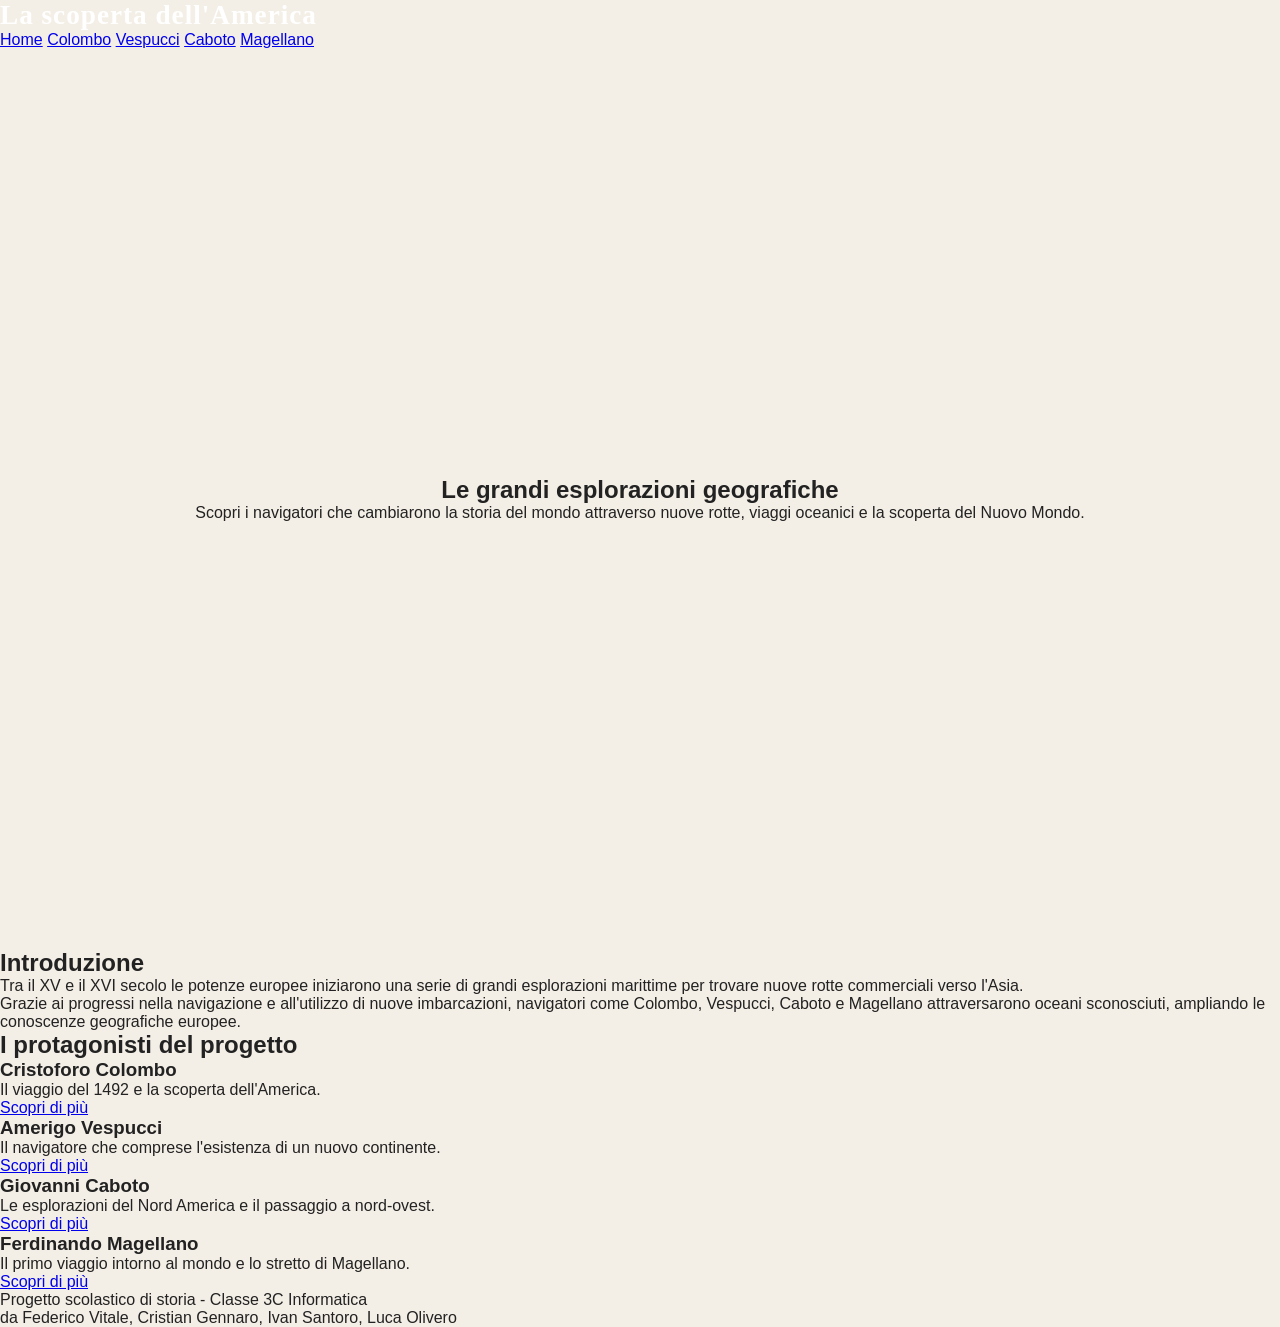
==== index.html @ 6f3b431a "Revise text and structure in index.html Updated the title and various text elements for consistency " ====
<!DOCTYPE html>
<html lang="it">

<head>
    <meta charset="UTF-8">
    <meta name="viewport" content="width=device-width, initial-scale=1.0">

    <title>La scoperta dell'America</title>

    <link rel="stylesheet" href="style.css">
</head>

<body>

    

    <header>

        <div class="logo">
            <h1>La scoperta dell'America</h1>
        </div>

        <nav>
            <a href="index.html">Home</a>
            <a href="colombo.html">Colombo</a>
            <a href="amerigo.html">Vespucci</a>
            <a href="caboto.html">Caboto</a>
            <a href="magellano.html">Magellano</a>
        </nav>

    </header>

  

    <section class="hero">

        <div class="hero-text">

            <h2>Le grandi esplorazioni geografiche</h2>

            <p>
                Scopri i navigatori che cambiarono la storia del mondo
                attraverso nuove rotte, viaggi oceanici e la scoperta
                del Nuovo Mondo.
            </p>

        </div>

    </section>

    
    <main>

       

        <section class="introduzione">

            <h2>Introduzione</h2>

            <p>
                Tra il XV e il XVI secolo le potenze europee iniziarono
                una serie di grandi esplorazioni marittime per trovare
                nuove rotte commerciali verso l'Asia.
            </p>

            <p>
                Grazie ai progressi nella navigazione e all'utilizzo
                di nuove imbarcazioni, navigatori come Colombo,
                Vespucci, Caboto e Magellano attraversarono oceani
                sconosciuti, ampliando le conoscenze geografiche europee.
            </p>

        </section>

        

        <section class="argomenti">

            <h2>I protagonisti del progetto</h2>

            <div class="contenitore-card">

                <div class="card">

                    <h3>Cristoforo Colombo</h3>

                    <p>
                        Il viaggio del 1492 e la scoperta
                        dell'America.
                    </p>

                    <a href="colombo.html">Scopri di più</a>

                </div>

                <div class="card">

                    <h3>Amerigo Vespucci</h3>

                    <p>
                        Il navigatore che comprese
                        l'esistenza di un nuovo continente.
                    </p>

                    <a href="amerigo.html">Scopri di più</a>

                </div>

                <div class="card">

                    <h3>Giovanni Caboto</h3>

                    <p>
                        Le esplorazioni del Nord America
                        e il passaggio a nord-ovest.
                    </p>

                    <a href="caboto.html">Scopri di più</a>

                </div>

                <div class="card">

                    <h3>Ferdinando Magellano</h3>

                    <p>
                        Il primo viaggio intorno al mondo
                        e lo stretto di Magellano.
                    </p>

                    <a href="magellano.html">Scopri di più</a>

                </div>

            </div>

        </section>

    </main>

    

    <footer>

        <p>
            Progetto scolastico di storia - Classe 3C Informatica
        </p>

        
        <p>da   Federico Vitale, Cristian Gennaro, Ivan Santoro, Luca Olivero</p>

    </footer>

</body>

</html>
---- style.css ----
*{
    margin: 0;
    padding: 0;
    box-sizing: border-box;
}

html{
    scroll-behavior: smooth;
}

body{
    font-family: 'Poppins', sans-serif;
    background-color: #f4efe6;
    color: #222;
}



.header{
    width: 100%;
    height: 90px;

    display: flex;
    justify-content: space-between;
    align-items: center;

    padding: 0 60px;

    position: fixed;
    top: 0;
    left: 0;

    background: rgba(20,20,20,0.75);
    backdrop-filter: blur(6px);

    z-index: 1000;
}

.logo h1{
    color: white;
    font-family: 'Cinzel', serif;
    font-size: 1.7rem;
    letter-spacing: 1px;
}



.navbar ul{
    display: flex;
    gap: 35px;
    list-style: none;
}

.navbar a{
    text-decoration: none;
    color: white;

    font-size: 1rem;
    font-weight: 500;

    transition: 0.3s;
}

.navbar a:hover{
    color: #d4af37;
}



.hero{
    width: 100%;
    height: 100vh;

    background-image: url("https://images.unsplash.com/photo-1521295121783-8a321d551ad2?q=80&w=1600&auto=format&fit=crop");
    background-size: cover;
    background-position: center;

    position: relative;

    display: flex;
    justify-content: center;
    align-items: center;

    text-align: center;
}

.overlay{
    position: absolute;

    width: 100%;
    height: 100%;

    background: rgba(0,0,0,0.55);
}

.hero-content{
    position: relative;
    z-index: 2;

    max-width: 800px;
    padding: 20px;
}

.hero-content h2{
    color: white;

    font-size: 4rem;
    font-family: 'Cinzel', serif;

    margin-bottom: 20px;
}

.hero-content p{
    color: #f1f1f1;

    font-size: 1.2rem;
    line-height: 1.8;

    margin-bottom: 35px;
}



.btn{
    display: inline-block;

    padding: 14px 32px;

    background-color: #d4af37;
    color: black;

    text-decoration: none;
    font-weight: 600;

    border-radius: 8px;

    transition: 0.3s;
}

.btn:hover{
    background-color: #f1cb55;
    transform: translateY(-3px);
}


.intro{
    max-width: 1100px;

    margin: 100px auto;
    padding: 40px;
}

.intro h2{
    font-size: 2.5rem;
    margin-bottom: 25px;

    font-family: 'Cinzel', serif;

    color: #5a3e1b;
}

.intro p{
    font-size: 1.1rem;
    line-height: 2;

    margin-bottom: 20px;
}


.menu-toggle{
    display: none;
    flex-direction: column;
    cursor: pointer;
}

.menu-toggle span{
    width: 28px;
    height: 3px;

    background-color: white;

    margin: 4px 0;

    border-radius: 2px;
}


@media(max-width: 900px){

    .header{
        padding: 0 30px;
    }

    .hero-content h2{
        font-size: 2.8rem;
    }

    .navbar{
        position: absolute;

        top: 90px;
        right: -100%;

        width: 250px;
        height: calc(100vh - 90px);

        background-color: rgba(15,15,15,0.97);

        transition: 0.4s;
    }

    .navbar.active{
        right: 0;
    }

    .navbar ul{
        flex-direction: column;
        padding: 50px 30px;
    }

    .menu-toggle{
        display: flex;
    }
}
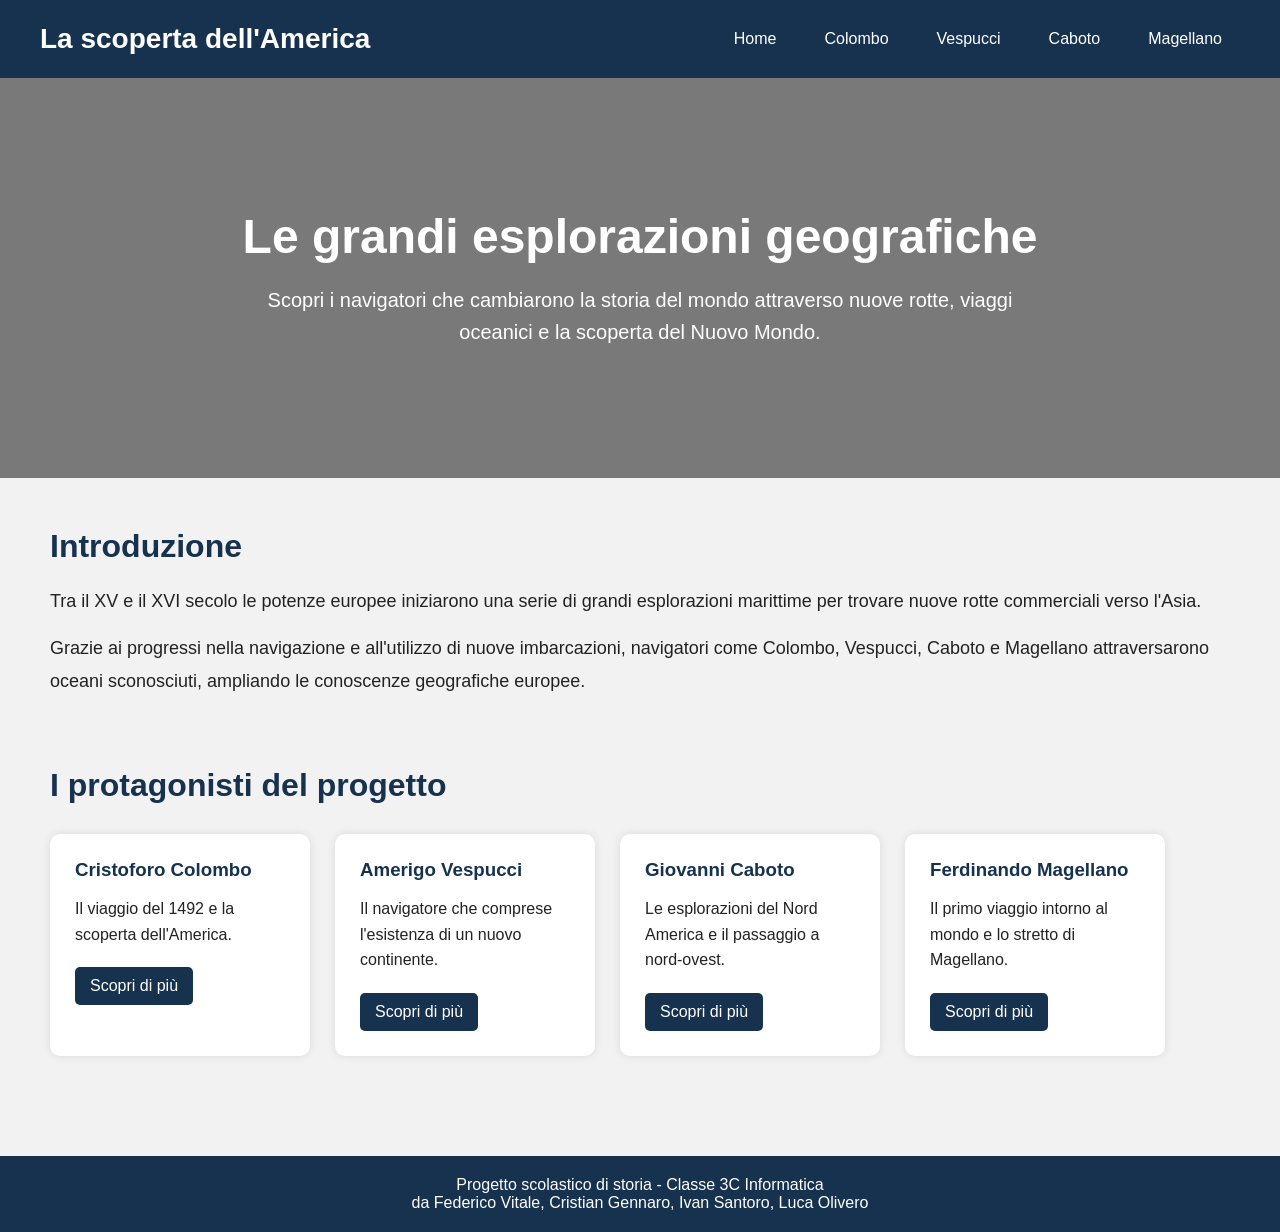
==== commit d46738e0: "link belli" ====
--- a/index.html
+++ b/index.html
@@ -1,5 +1,3 @@
-
-
 <!DOCTYPE html>
 <html lang="it">
 
--- a/style.css
+++ b/style.css
@@ -1,226 +1,342 @@
-
-
-*{
+/* --- SCROLL SMOOTH PER LE ANCORE --- */
+html {
+    scroll-behavior: smooth;
+    scroll-padding-top: 100px;
+}
+
+
+* {
     margin: 0;
     padding: 0;
     box-sizing: border-box;
 }
 
-html{
-    scroll-behavior: smooth;
-}
-
-body{
-    font-family: 'Poppins', sans-serif;
-    background-color: #f4efe6;
+body {
+    font-family: Arial, Helvetica, sans-serif;
+    background-color: #f2f2f2;
     color: #222;
 }
 
-
-
-.header{
-    width: 100%;
-    height: 90px;
+header {
+    background-color: #16324f;
 
     display: flex;
     justify-content: space-between;
     align-items: center;
 
-    padding: 0 60px;
-
-    position: fixed;
+    padding: 20px 40px;
+
+    position: sticky;
     top: 0;
-    left: 0;
-
-    background: rgba(20,20,20,0.75);
-    backdrop-filter: blur(6px);
-
-    z-index: 1000;
-}
-
-.logo h1{
-    color: white;
-    font-family: 'Cinzel', serif;
-    font-size: 1.7rem;
-    letter-spacing: 1px;
-}
-
-
-
-.navbar ul{
-    display: flex;
-    gap: 35px;
-    list-style: none;
-}
-
-.navbar a{
+    z-index: 999;
+}
+
+.logo h1 {
+    color: white;
+    font-size: 28px;
+}
+
+/* NAVBAR */
+
+nav {
+    display: flex;
+    gap: 12px;
+}
+
+nav a {
+    color: white;
     text-decoration: none;
-    color: white;
-
-    font-size: 1rem;
-    font-weight: 500;
+
+    padding: 10px 18px;
+
+    border-radius: 6px;
 
     transition: 0.3s;
 }
 
-.navbar a:hover{
-    color: #d4af37;
-}
-
-
-
-.hero{
-    width: 100%;
-    height: 100vh;
-
-    background-image: url("https://images.unsplash.com/photo-1521295121783-8a321d551ad2?q=80&w=1600&auto=format&fit=crop");
+nav a:hover {
+    background-color: white;
+    color: #16324f;
+}
+
+/* HERO */
+
+.hero {
+    height: 400px;
+
+    background-image: linear-gradient(rgba(0,0,0,0.5), rgba(0,0,0,0.5)),
+        url("https://images.unsplash.com/photo-1521295121783-8a321d551ad2?q=80&w=1200&auto=format&fit=crop");
+
     background-size: cover;
     background-position: center;
 
-    position: relative;
-
     display: flex;
     justify-content: center;
     align-items: center;
 
     text-align: center;
-}
-
-.overlay{
-    position: absolute;
-
-    width: 100%;
-    height: 100%;
-
-    background: rgba(0,0,0,0.55);
-}
-
-.hero-content{
-    position: relative;
-    z-index: 2;
-
+
+    padding: 20px;
+}
+
+.hero-text {
     max-width: 800px;
+}
+
+.hero h2 {
+    color: white;
+    font-size: 48px;
+    margin-bottom: 20px;
+}
+
+.hero p {
+    color: white;
+    font-size: 20px;
+    line-height: 1.6;
+}
+
+main {
+    padding: 50px;
+}
+
+/* INTRODUZIONE */
+
+.introduzione {
+    margin-bottom: 70px;
+}
+
+.introduzione h2 {
+    color: #16324f;
+    margin-bottom: 20px;
+    font-size: 32px;
+}
+
+.introduzione p {
+    line-height: 1.8;
+    margin-bottom: 15px;
+    font-size: 18px;
+}
+
+/* ARGOMENTI / CARD */
+
+.argomenti h2 {
+    color: #16324f;
+    margin-bottom: 30px;
+    font-size: 32px;
+}
+
+.contenitore-card {
+    display: flex;
+    flex-wrap: wrap;
+    gap: 25px;
+}
+
+.card {
+    background-color: white;
+    width: 260px;
+    padding: 25px;
+    border-radius: 10px;
+    box-shadow: 0 0 10px rgba(0,0,0,0.1);
+    transition: 0.3s;
+}
+
+.card:hover {
+    transform: translateY(-5px);
+}
+
+.card h3 {
+    color: #16324f;
+    margin-bottom: 15px;
+}
+
+.card p {
+    line-height: 1.6;
+    margin-bottom: 20px;
+}
+
+.card a {
+    text-decoration: none;
+    background-color: #16324f;
+    color: white;
+    padding: 10px 15px;
+    border-radius: 5px;
+    display: inline-block;
+    transition: 0.3s;
+}
+
+.card a:hover {
+    background-color: #24507c;
+}
+
+/* FOOTER */
+
+footer {
+    background-color: #16324f;
+    color: white;
+    text-align: center;
     padding: 20px;
-}
-
-.hero-content h2{
-    color: white;
-
-    font-size: 4rem;
-    font-family: 'Cinzel', serif;
-
-    margin-bottom: 20px;
-}
-
-.hero-content p{
-    color: #f1f1f1;
-
-    font-size: 1.2rem;
+    margin-top: 50px;
+}
+
+/* SEZIONI PAGINA  */
+
+.sezione {
+    margin-bottom: 60px;
+}
+
+.sezione h3 {
+    color: #16324f;
+    font-size: 30px;
+    margin-bottom: 20px;
+}
+
+.sezione h4 {
+    color: #24507c;
+    margin-top: 25px;
+    margin-bottom: 15px;
+    font-size: 24px;
+}
+
+.sezione p {
     line-height: 1.8;
-
-    margin-bottom: 35px;
-}
-
-
-
-.btn{
-    display: inline-block;
-
-    padding: 14px 32px;
-
-    background-color: #d4af37;
-    color: black;
-
+    margin-bottom: 15px;
+    font-size: 18px;
+}
+
+.sezione ul {
+    margin-left: 30px;
+    margin-bottom: 20px;
+}
+
+.sezione li {
+    margin-bottom: 10px;
+    line-height: 1.6;
+}
+
+/* ANCORE */
+
+.ancore {
+    display: flex;
+    flex-wrap: wrap;
+    gap: 10px;
+    justify-content: center;
+    margin: 25px 0 40px 0;
+}
+
+.ancore a {
+    background-color: #16324f;
+    color: white;
     text-decoration: none;
-    font-weight: 600;
-
-    border-radius: 8px;
-
+    padding: 10px 14px;
+    border-radius: 6px;
+    font-size: 15px;
     transition: 0.3s;
-}
-
-.btn:hover{
-    background-color: #f1cb55;
-    transform: translateY(-3px);
-}
-
-
-.intro{
-    max-width: 1100px;
-
-    margin: 100px auto;
-    padding: 40px;
-}
-
-.intro h2{
-    font-size: 2.5rem;
+    border: 1px solid transparent;
+}
+
+.ancore a:hover {
+    background-color: white;
+    color: #16324f;
+    border: 1px solid #16324f;
+}
+
+/* FONTI */
+
+.fonti li {
+    word-break: break-word;
+}
+
+/* TITOLO PAGINA */
+
+main.pagina h2 {
+    font-size: 42px;
+    color: #16324f;
+    text-align: center;
     margin-bottom: 25px;
-
-    font-family: 'Cinzel', serif;
-
-    color: #5a3e1b;
-}
-
-.intro p{
-    font-size: 1.1rem;
-    line-height: 2;
-
-    margin-bottom: 20px;
-}
-
-
-.menu-toggle{
-    display: none;
-    flex-direction: column;
-    cursor: pointer;
-}
-
-.menu-toggle span{
-    width: 28px;
-    height: 3px;
-
+    letter-spacing: 1px;
+}
+
+/* TITOLI SEZIONI */
+
+main.pagina section h3 {
+    font-size: 26px;
+    color: #16324f;
+    margin-bottom: 15px;
+    border-left: 4px solid #16324f;
+    padding-left: 10px;
+}
+
+/* TESTO */
+
+main.pagina p {
+    font-size: 18px;
+    line-height: 1.8;
+    margin-bottom: 12px;
+    color: #222;
+}
+
+
+
+main.pagina ul {
+    margin-left: 25px;
+}
+
+main.pagina li {
+    font-size: 17px;
+    margin-bottom: 8px;
+    line-height: 1.6;
+}
+
+
+main.pagina section {
     background-color: white;
-
-    margin: 4px 0;
-
-    border-radius: 2px;
-}
-
-
-@media(max-width: 900px){
-
-    .header{
-        padding: 0 30px;
-    }
-
-    .hero-content h2{
-        font-size: 2.8rem;
-    }
-
-    .navbar{
-        position: absolute;
-
-        top: 90px;
-        right: -100%;
-
-        width: 250px;
-        height: calc(100vh - 90px);
-
-        background-color: rgba(15,15,15,0.97);
-
-        transition: 0.4s;
-    }
-
-    .navbar.active{
-        right: 0;
-    }
-
-    .navbar ul{
+    padding: 25px;
+    margin-bottom: 25px;
+    border-radius: 10px;
+    box-shadow: 0 0 10px rgba(0,0,0,0.08);
+}
+
+
+@media (max-width: 900px) {
+
+    header {
         flex-direction: column;
-        padding: 50px 30px;
-    }
-
-    .menu-toggle{
-        display: flex;
-    }
-}
+        gap: 20px;
+    }
+
+    nav {
+        flex-wrap: wrap;
+        justify-content: center;
+    }
+
+    .hero h2 {
+        font-size: 36px;
+    }
+
+    .hero p {
+        font-size: 18px;
+    }
+
+    .contenitore-card {
+        justify-content: center;
+    }
+
+    /* Header più alto su mobile → più padding per le ancore */
+    html {
+        scroll-padding-top: 180px;
+    }
+
+}
+
+/* LINK NELLE FONTI */
+
+main.pagina section a,
+main.pagina .sezione a {
+    color: #222;
+    text-decoration: none;
+}
+
+main.pagina section a:hover,
+main.pagina .sezione a:hover {
+    text-decoration: underline;
+}
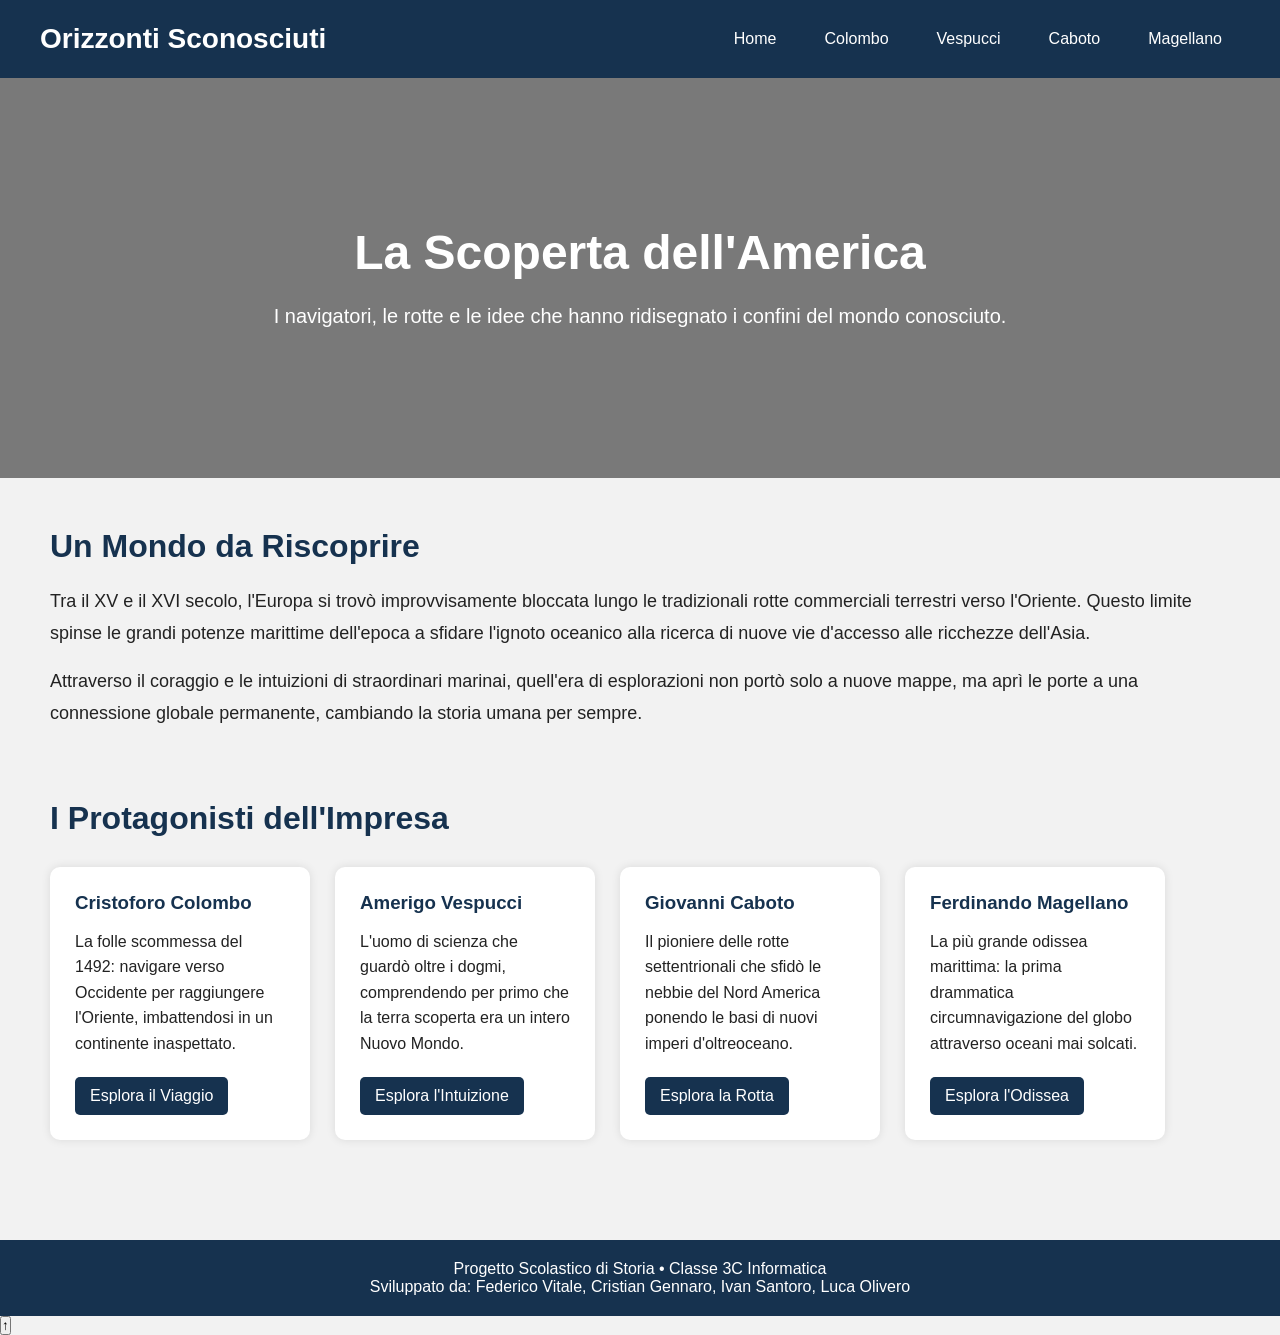
==== commit 795e28e1: "Update index.html" ====
--- a/index.html
+++ b/index.html
@@ -1,156 +1,85 @@
 <!DOCTYPE html>
 <html lang="it">
-
 <head>
     <meta charset="UTF-8">
     <meta name="viewport" content="width=device-width, initial-scale=1.0">
-
-    <title>La scoperta dell'America</title>
-
+    <title>Le Grandi Esplorazioni Geografiche</title>
     <link rel="stylesheet" href="style.css">
 </head>
-
 <body>
 
-    
-
     <header>
-
         <div class="logo">
-            <h1>La scoperta dell'America</h1>
+            <h1>Orizzonti Sconosciuti</h1>
         </div>
-
         <nav>
-            <a href="index.html">Home</a>
+            <a href="index.html" class="active">Home</a>
             <a href="colombo.html">Colombo</a>
             <a href="amerigo.html">Vespucci</a>
             <a href="caboto.html">Caboto</a>
             <a href="magellano.html">Magellano</a>
         </nav>
-
     </header>
 
-  
-
-    <section class="hero">
-
+    <section class="hero animate-fade">
         <div class="hero-text">
-
-            <h2>Le grandi esplorazioni geografiche</h2>
-
-            <p>
-                Scopri i navigatori che cambiarono la storia del mondo
-                attraverso nuove rotte, viaggi oceanici e la scoperta
-                del Nuovo Mondo.
-            </p>
-
+            <h2>La Scoperta dell'America</h2>
+            <p>I navigatori, le rotte e le idee che hanno ridisegnato i confini del mondo conosciuto.</p>
         </div>
-
     </section>
 
-    
     <main>
-
-       
-
-        <section class="introduzione">
-
-            <h2>Introduzione</h2>
-
-            <p>
-                Tra il XV e il XVI secolo le potenze europee iniziarono
-                una serie di grandi esplorazioni marittime per trovare
-                nuove rotte commerciali verso l'Asia.
-            </p>
-
-            <p>
-                Grazie ai progressi nella navigazione e all'utilizzo
-                di nuove imbarcazioni, navigatori come Colombo,
-                Vespucci, Caboto e Magellano attraversarono oceani
-                sconosciuti, ampliando le conoscenze geografiche europee.
-            </p>
-
+        <section class="introduzione scroll-reveal">
+            <h2>Un Mondo da Riscoprire</h2>
+            <p>Tra il XV e il XVI secolo, l'Europa si trovò improvvisamente bloccata lungo le tradizionali rotte commerciali terrestri verso l'Oriente. Questo limite spinse le grandi potenze marittime dell'epoca a sfidare l'ignoto oceanico alla ricerca di nuove vie d'accesso alle ricchezze dell'Asia.</p>
+            <p>Attraverso il coraggio e le intuizioni di straordinari marinai, quell'era di esplorazioni non portò solo a nuove mappe, ma aprì le porte a una connessione globale permanente, cambiando la storia umana per sempre.</p>
         </section>
 
-        
-
         <section class="argomenti">
-
-            <h2>I protagonisti del progetto</h2>
-
+            <h2 class="scroll-reveal">I Protagonisti dell'Impresa</h2>
             <div class="contenitore-card">
-
-                <div class="card">
-
-                    <h3>Cristoforo Colombo</h3>
-
-                    <p>
-                        Il viaggio del 1492 e la scoperta
-                        dell'America.
-                    </p>
-
-                    <a href="colombo.html">Scopri di più</a>
-
+                <div class="card scroll-reveal">
+                    <div class="card-content">
+                        <h3>Cristoforo Colombo</h3>
+                        <p>La folle scommessa del 1492: navigare verso Occidente per raggiungere l'Oriente, imbattendosi in un continente inaspettato.</p>
+                    </div>
+                    <a href="colombo.html" class="btn">Esplora il Viaggio</a>
                 </div>
 
-                <div class="card">
-
-                    <h3>Amerigo Vespucci</h3>
-
-                    <p>
-                        Il navigatore che comprese
-                        l'esistenza di un nuovo continente.
-                    </p>
-
-                    <a href="amerigo.html">Scopri di più</a>
-
+                <div class="card scroll-reveal">
+                    <div class="card-content">
+                        <h3>Amerigo Vespucci</h3>
+                        <p>L'uomo di scienza che guardò oltre i dogmi, comprendendo per primo che la terra scoperta era un intero Nuovo Mondo.</p>
+                    </div>
+                    <a href="amerigo.html" class="btn">Esplora l'Intuizione</a>
                 </div>
 
-                <div class="card">
-
-                    <h3>Giovanni Caboto</h3>
-
-                    <p>
-                        Le esplorazioni del Nord America
-                        e il passaggio a nord-ovest.
-                    </p>
-
-                    <a href="caboto.html">Scopri di più</a>
-
+                <div class="card scroll-reveal">
+                    <div class="card-content">
+                        <h3>Giovanni Caboto</h3>
+                        <p>Il pioniere delle rotte settentrionali che sfidò le nebbie del Nord America ponendo le basi di nuovi imperi d'oltreoceano.</p>
+                    </div>
+                    <a href="caboto.html" class="btn">Esplora la Rotta</a>
                 </div>
 
-                <div class="card">
-
-                    <h3>Ferdinando Magellano</h3>
-
-                    <p>
-                        Il primo viaggio intorno al mondo
-                        e lo stretto di Magellano.
-                    </p>
-
-                    <a href="magellano.html">Scopri di più</a>
-
+                <div class="card scroll-reveal">
+                    <div class="card-content">
+                        <h3>Ferdinando Magellano</h3>
+                        <p>La più grande odissea marittima: la prima drammatica circumnavigazione del globo attraverso oceani mai solcati.</p>
+                    </div>
+                    <a href="magellano.html" class="btn">Esplora l'Odissea</a>
                 </div>
-
             </div>
-
         </section>
-
     </main>
 
-    
-
     <footer>
-
-        <p>
-            Progetto scolastico di storia - Classe 3C Informatica
-        </p>
-
-        
-        <p>da   Federico Vitale, Cristian Gennaro, Ivan Santoro, Luca Olivero</p>
-
+        <p>Progetto Scolastico di Storia &bull; Classe 3C Informatica</p>
+        <p class="credits">Sviluppato da: <span>Federico Vitale, Cristian Gennaro, Ivan Santoro, Luca Olivero</span></p>
     </footer>
 
+    <button id="backToTop" title="Torna in alto">&#8593;</button>
+
+    <script src="main.js"></script>
 </body>
-
 </html>
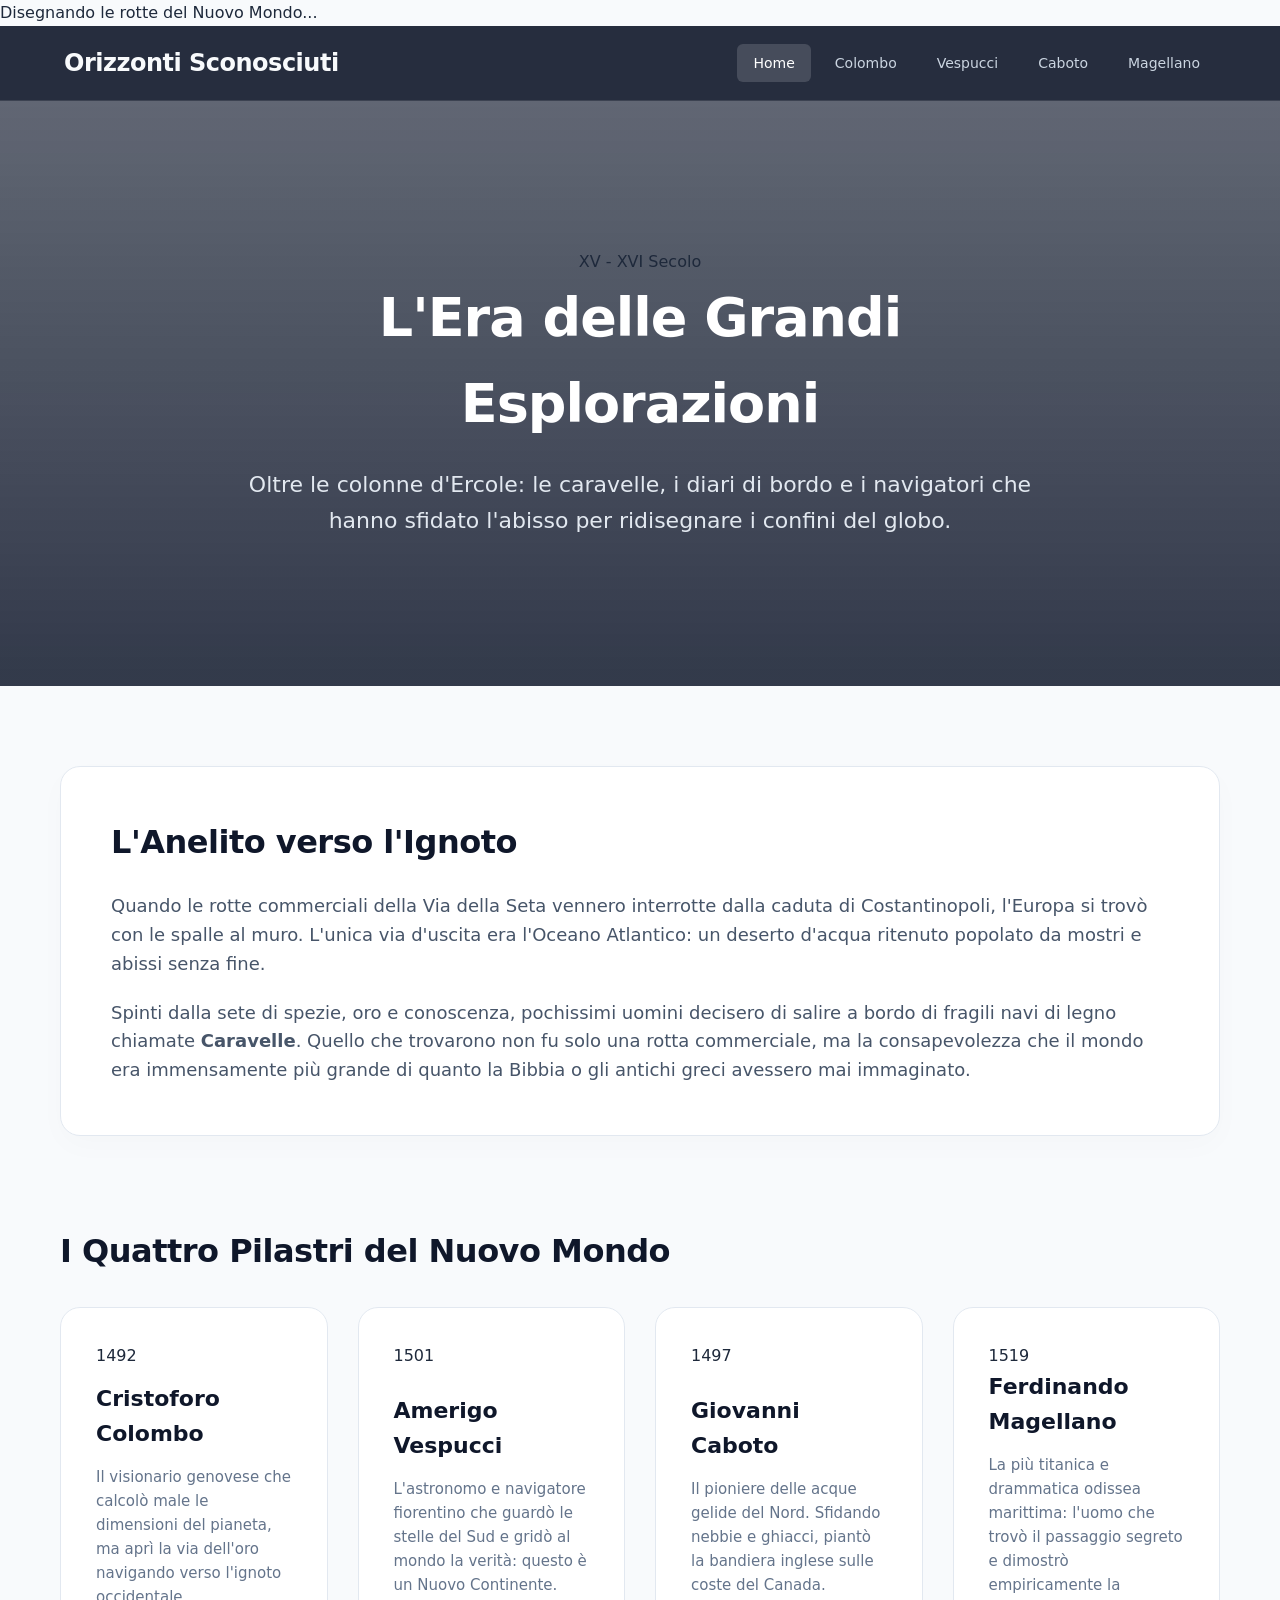
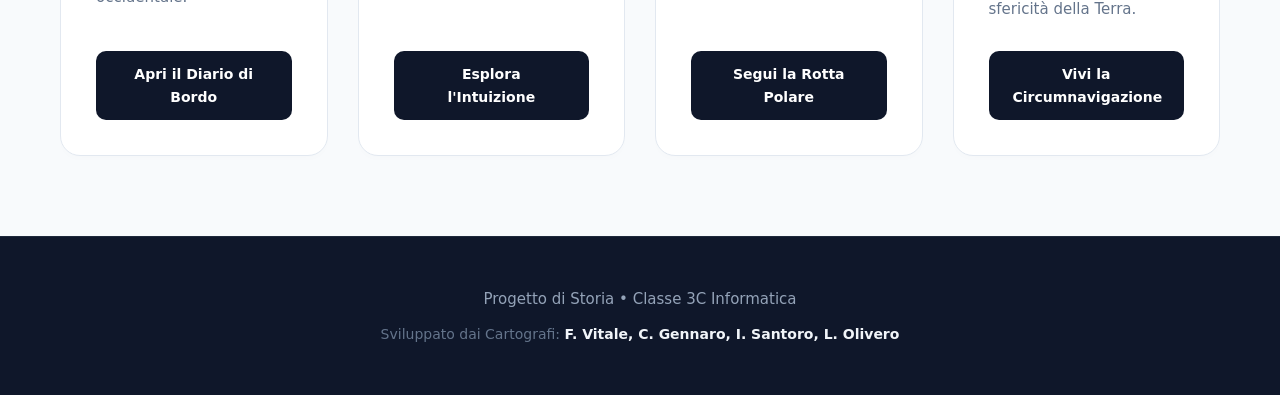
==== commit 60346ed0: "Update index.html" ====
--- a/index.html
+++ b/index.html
@@ -3,10 +3,15 @@
 <head>
     <meta charset="UTF-8">
     <meta name="viewport" content="width=device-width, initial-scale=1.0">
-    <title>Le Grandi Esplorazioni Geografiche</title>
+    <title>Orizzonti Sconosciuti - Le Grandi Esplorazioni</title>
     <link rel="stylesheet" href="style.css">
 </head>
 <body>
+
+    <div id="loader">
+        <div class="bussola-loader"></div>
+        <p>Disegnando le rotte del Nuovo Mondo...</p>
+    </div>
 
     <header>
         <div class="logo">
@@ -23,62 +28,69 @@
 
     <section class="hero animate-fade">
         <div class="hero-text">
-            <h2>La Scoperta dell'America</h2>
-            <p>I navigatori, le rotte e le idee che hanno ridisegnato i confini del mondo conosciuto.</p>
+            <span class="subtitle">XV - XVI Secolo</span>
+            <h2>L'Era delle Grandi Esplorazioni</h2>
+            <p>Oltre le colonne d'Ercole: le caravelle, i diari di bordo e i navigatori che hanno sfidato l'abisso per ridisegnare i confini del globo.</p>
         </div>
     </section>
 
     <main>
         <section class="introduzione scroll-reveal">
-            <h2>Un Mondo da Riscoprire</h2>
-            <p>Tra il XV e il XVI secolo, l'Europa si trovò improvvisamente bloccata lungo le tradizionali rotte commerciali terrestri verso l'Oriente. Questo limite spinse le grandi potenze marittime dell'epoca a sfidare l'ignoto oceanico alla ricerca di nuove vie d'accesso alle ricchezze dell'Asia.</p>
-            <p>Attraverso il coraggio e le intuizioni di straordinari marinai, quell'era di esplorazioni non portò solo a nuove mappe, ma aprì le porte a una connessione globale permanente, cambiando la storia umana per sempre.</p>
+            <h2>L'Anelito verso l'Ignoto</h2>
+            <p>Quando le rotte commerciali della Via della Seta vennero interrotte dalla caduta di Costantinopoli, l'Europa si trovò con le spalle al muro. L'unica via d'uscita era l'Oceano Atlantico: un deserto d'acqua ritenuto popolato da mostri e abissi senza fine.</p>
+            <p>Spinti dalla sete di spezie, oro e conoscenza, pochissimi uomini decisero di salire a bordo di fragili navi di legno chiamate <strong>Caravelle</strong>. Quello che trovarono non fu solo una rotta commerciale, ma la consapevolezza che il mondo era immensamente più grande di quanto la Bibbia o gli antichi greci avessero mai immaginato.</p>
         </section>
 
         <section class="argomenti">
-            <h2 class="scroll-reveal">I Protagonisti dell'Impresa</h2>
+            <h2 class="scroll-reveal text-center">I Quattro Pilastri del Nuovo Mondo</h2>
             <div class="contenitore-card">
+                
                 <div class="card scroll-reveal">
+                    <div class="card-badge">1492</div>
                     <div class="card-content">
                         <h3>Cristoforo Colombo</h3>
-                        <p>La folle scommessa del 1492: navigare verso Occidente per raggiungere l'Oriente, imbattendosi in un continente inaspettato.</p>
+                        <p>Il visionario genovese che calcolò male le dimensioni del pianeta, ma aprì la via dell'oro navigando verso l'ignoto occidentale.</p>
                     </div>
-                    <a href="colombo.html" class="btn">Esplora il Viaggio</a>
+                    <a href="colombo.html" class="btn">Apri il Diario di Bordo</a>
                 </div>
 
                 <div class="card scroll-reveal">
+                    <div class="card-badge">1501</div>
                     <div class="card-content">
                         <h3>Amerigo Vespucci</h3>
-                        <p>L'uomo di scienza che guardò oltre i dogmi, comprendendo per primo che la terra scoperta era un intero Nuovo Mondo.</p>
+                        <p>L'astronomo e navigatore fiorentino che guardò le stelle del Sud e gridò al mondo la verità: questo è un Nuovo Continente.</p>
                     </div>
                     <a href="amerigo.html" class="btn">Esplora l'Intuizione</a>
                 </div>
 
                 <div class="card scroll-reveal">
+                    <div class="card-badge">1497</div>
                     <div class="card-content">
                         <h3>Giovanni Caboto</h3>
-                        <p>Il pioniere delle rotte settentrionali che sfidò le nebbie del Nord America ponendo le basi di nuovi imperi d'oltreoceano.</p>
+                        <p>Il pioniere delle acque gelide del Nord. Sfidando nebbie e ghiacci, piantò la bandiera inglese sulle coste del Canada.</p>
                     </div>
-                    <a href="caboto.html" class="btn">Esplora la Rotta</a>
+                    <a href="caboto.html" class="btn">Segui la Rotta Polare</a>
                 </div>
 
                 <div class="card scroll-reveal">
+                    <div class="card-badge">1519</div>
                     <div class="card-content">
                         <h3>Ferdinando Magellano</h3>
-                        <p>La più grande odissea marittima: la prima drammatica circumnavigazione del globo attraverso oceani mai solcati.</p>
+                        <p>La più titanica e drammatica odissea marittima: l'uomo che trovò il passaggio segreto e dimostrò empiricamente la sfericità della Terra.</p>
                     </div>
-                    <a href="magellano.html" class="btn">Esplora l'Odissea</a>
+                    <a href="magellano.html" class="btn">Vivi la Circumnavigazione</a>
                 </div>
+
             </div>
         </section>
     </main>
 
     <footer>
-        <p>Progetto Scolastico di Storia &bull; Classe 3C Informatica</p>
-        <p class="credits">Sviluppato da: <span>Federico Vitale, Cristian Gennaro, Ivan Santoro, Luca Olivero</span></p>
+        <p>Progetto di Storia &bull; Classe 3C Informatica</p>
+        <p class="credits">Sviluppato dai Cartografi: <span>F. Vitale, C. Gennaro, I. Santoro, L. Olivero</span></p>
     </footer>
 
-    <button id="backToTop" title="Torna in alto">&#8593;</button>
+    <button id="backToTop" title="Torna in alto">&#9875;</button>
 
     <script src="main.js"></script>
 </body>
--- a/style.css
+++ b/style.css
@@ -1,82 +1,78 @@
-/* --- SCROLL SMOOTH PER LE ANCORE --- */
-html {
-    scroll-behavior: smooth;
-    scroll-padding-top: 100px;
-}
-
-
+/* --- RESET ARCHITETTURALE DI BASE --- */
 * {
     margin: 0;
     padding: 0;
     box-sizing: border-box;
 }
 
+html {
+    scroll-behavior: smooth;
+    scroll-padding-top: 90px;
+}
+
 body {
-    font-family: Arial, Helvetica, sans-serif;
-    background-color: #f2f2f2;
-    color: #222;
-}
-
+    font-family: system-ui, -apple-system, BlinkMacSystemFont, 'Segoe UI', Roboto, sans-serif;
+    background-color: #f8fafc;
+    color: #1e293b;
+    overflow-x: hidden;
+    line-height: 1.6;
+}
+
+/* --- HEADER GLASSMORPHISM (STILE APPLE) --- */
 header {
-    background-color: #16324f;
-
+    background-color: rgba(15, 23, 42, 0.9);
+    backdrop-filter: blur(12px);
+    -webkit-backdrop-filter: blur(12px);
     display: flex;
     justify-content: space-between;
     align-items: center;
-
-    padding: 20px 40px;
-
+    padding: 18px 5%;
     position: sticky;
     top: 0;
-    z-index: 999;
+    z-index: 1000;
+    border-bottom: 1px solid rgba(255, 255, 255, 0.1);
 }
 
 .logo h1 {
-    color: white;
-    font-size: 28px;
-}
-
-/* NAVBAR */
+    color: #f8fafc;
+    font-size: 24px;
+    font-weight: 800;
+    letter-spacing: -0.5px;
+}
 
 nav {
     display: flex;
-    gap: 12px;
+    gap: 8px;
 }
 
 nav a {
-    color: white;
+    color: #cbd5e1;
     text-decoration: none;
-
-    padding: 10px 18px;
-
+    padding: 8px 16px;
     border-radius: 6px;
-
-    transition: 0.3s;
-}
-
-nav a:hover {
-    background-color: white;
-    color: #16324f;
-}
-
-/* HERO */
-
+    font-weight: 500;
+    font-size: 14px;
+    transition: all 0.25s ease;
+}
+
+nav a:hover, nav a.active {
+    background-color: rgba(255, 255, 255, 0.15);
+    color: #ffffff;
+}
+
+/* --- CINEMATIC HERO SECTION --- */
 .hero {
-    height: 400px;
-
-    background-image: linear-gradient(rgba(0,0,0,0.5), rgba(0,0,0,0.5)),
-        url("https://images.unsplash.com/photo-1521295121783-8a321d551ad2?q=80&w=1200&auto=format&fit=crop");
-
+    height: 65vh;
+    min-height: 450px;
+    background-image: linear-gradient(rgba(15, 23, 42, 0.65), rgba(15, 23, 42, 0.85)),
+        url("https://images.unsplash.com/photo-1521295121783-8a321d551ad2?q=80&w=1600&auto=format&fit=crop");
     background-size: cover;
     background-position: center;
-
     display: flex;
     justify-content: center;
     align-items: center;
-
     text-align: center;
-
-    padding: 20px;
+    padding: 0 20px;
 }
 
 .hero-text {
@@ -84,259 +80,193 @@
 }
 
 .hero h2 {
+    color: #ffffff;
+    font-size: clamp(32px, 5vw, 54px);
+    font-weight: 800;
+    margin-bottom: 20px;
+    letter-spacing: -1px;
+}
+
+.hero p {
+    color: #e2e8f0;
+    font-size: clamp(16px, 2vw, 22px);
+    font-weight: 300;
+}
+
+/* --- CONTENUTI PRINCIPALI --- */
+main {
+    max-width: 1200px;
+    margin: 0 auto;
+    padding: 80px 20px;
+}
+
+.introduzione {
+    background: #ffffff;
+    padding: 50px;
+    border-radius: 20px;
+    box-shadow: 0 10px 30px rgba(0,0,0,0.02);
+    border: 1px solid #e2e8f0;
+    margin-bottom: 90px;
+}
+
+.introduzione h2, .argomenti h2 {
+    color: #0f172a;
+    font-size: 32px;
+    font-weight: 700;
+    margin-bottom: 24px;
+    letter-spacing: -0.5px;
+}
+
+.introduzione p {
+    font-size: 18px;
+    color: #475569;
+    margin-bottom: 20px;
+}
+
+.introduzione p:last-child {
+    margin-bottom: 0;
+}
+
+/* --- LE SMART CARDS --- */
+.contenitore-card {
+    display: grid;
+    grid-template-columns: repeat(auto-fit, minmax(260px, 1fr));
+    gap: 30px;
+    margin-top: 30px;
+}
+
+.card {
+    background: #ffffff;
+    border-radius: 20px;
+    border: 1px solid #e2e8f0;
+    padding: 35px;
+    display: flex;
+    flex-direction: column;
+    justify-content: space-between;
+    box-shadow: 0 4px 6px -1px rgba(0, 0, 0, 0.01);
+    transition: transform 0.4s cubic-bezier(0.175, 0.885, 0.32, 1.275), box-shadow 0.3s ease;
+}
+
+.card:hover {
+    transform: translateY(-10px);
+    box-shadow: 0 25px 40px -10px rgba(15, 23, 42, 0.12);
+}
+
+.card h3 {
+    color: #0f172a;
+    font-size: 22px;
+    margin-bottom: 14px;
+    font-weight: 700;
+}
+
+.card p {
+    color: #64748b;
+    font-size: 15px;
+    margin-bottom: 30px;
+}
+
+.btn {
+    display: block;
+    text-align: center;
+    background-color: #0f172a;
+    color: #ffffff;
+    text-decoration: none;
+    padding: 12px 24px;
+    border-radius: 10px;
+    font-weight: 600;
+    font-size: 14px;
+    transition: background-color 0.2s ease;
+}
+
+.btn:hover {
+    background-color: #1e293b;
+}
+
+/* --- PIE DI PAGINA STILIZZATO --- */
+footer {
+    background-color: #0f172a;
+    color: #64748b;
+    text-align: center;
+    padding: 50px 20px;
+    border-top: 1px solid #1e293b;
+}
+
+footer p {
+    font-size: 15px;
+    font-weight: 500;
+    color: #94a3b8;
+}
+
+footer .credits {
+    margin-top: 12px;
+    font-size: 14px;
+    color: #64748b;
+}
+
+footer .credits span {
+    color: #f1f5f9;
+    font-weight: 600;
+}
+
+/* --- PULSANTE TORNA SU (BACK TO TOP) --- */
+#backToTop {
+    display: none;
+    position: fixed;
+    bottom: 30px;
+    right: 30px;
+    z-index: 99;
+    background-color: #0f172a;
     color: white;
-    font-size: 48px;
-    margin-bottom: 20px;
-}
-
-.hero p {
-    color: white;
+    border: 1px solid #334155;
+    width: 48px;
+    height: 48px;
+    border-radius: 50%;
     font-size: 20px;
-    line-height: 1.6;
-}
-
-main {
-    padding: 50px;
-}
-
-/* INTRODUZIONE */
-
-.introduzione {
-    margin-bottom: 70px;
-}
-
-.introduzione h2 {
-    color: #16324f;
-    margin-bottom: 20px;
-    font-size: 32px;
-}
-
-.introduzione p {
-    line-height: 1.8;
-    margin-bottom: 15px;
-    font-size: 18px;
-}
-
-/* ARGOMENTI / CARD */
-
-.argomenti h2 {
-    color: #16324f;
-    margin-bottom: 30px;
-    font-size: 32px;
-}
-
-.contenitore-card {
-    display: flex;
-    flex-wrap: wrap;
-    gap: 25px;
-}
-
-.card {
-    background-color: white;
-    width: 260px;
-    padding: 25px;
-    border-radius: 10px;
-    box-shadow: 0 0 10px rgba(0,0,0,0.1);
-    transition: 0.3s;
-}
-
-.card:hover {
-    transform: translateY(-5px);
-}
-
-.card h3 {
-    color: #16324f;
-    margin-bottom: 15px;
-}
-
-.card p {
-    line-height: 1.6;
-    margin-bottom: 20px;
-}
-
-.card a {
-    text-decoration: none;
-    background-color: #16324f;
-    color: white;
-    padding: 10px 15px;
-    border-radius: 5px;
-    display: inline-block;
-    transition: 0.3s;
-}
-
-.card a:hover {
-    background-color: #24507c;
-}
-
-/* FOOTER */
-
-footer {
-    background-color: #16324f;
-    color: white;
-    text-align: center;
-    padding: 20px;
-    margin-top: 50px;
-}
-
-/* SEZIONI PAGINA  */
-
-.sezione {
-    margin-bottom: 60px;
-}
-
-.sezione h3 {
-    color: #16324f;
-    font-size: 30px;
-    margin-bottom: 20px;
-}
-
-.sezione h4 {
-    color: #24507c;
-    margin-top: 25px;
-    margin-bottom: 15px;
-    font-size: 24px;
-}
-
-.sezione p {
-    line-height: 1.8;
-    margin-bottom: 15px;
-    font-size: 18px;
-}
-
-.sezione ul {
-    margin-left: 30px;
-    margin-bottom: 20px;
-}
-
-.sezione li {
-    margin-bottom: 10px;
-    line-height: 1.6;
-}
-
-/* ANCORE */
-
-.ancore {
-    display: flex;
-    flex-wrap: wrap;
-    gap: 10px;
-    justify-content: center;
-    margin: 25px 0 40px 0;
-}
-
-.ancore a {
-    background-color: #16324f;
-    color: white;
-    text-decoration: none;
-    padding: 10px 14px;
-    border-radius: 6px;
-    font-size: 15px;
-    transition: 0.3s;
-    border: 1px solid transparent;
-}
-
-.ancore a:hover {
-    background-color: white;
-    color: #16324f;
-    border: 1px solid #16324f;
-}
-
-/* FONTI */
-
-.fonti li {
-    word-break: break-word;
-}
-
-/* TITOLO PAGINA */
-
-main.pagina h2 {
-    font-size: 42px;
-    color: #16324f;
-    text-align: center;
-    margin-bottom: 25px;
-    letter-spacing: 1px;
-}
-
-/* TITOLI SEZIONI */
-
-main.pagina section h3 {
-    font-size: 26px;
-    color: #16324f;
-    margin-bottom: 15px;
-    border-left: 4px solid #16324f;
-    padding-left: 10px;
-}
-
-/* TESTO */
-
-main.pagina p {
-    font-size: 18px;
-    line-height: 1.8;
-    margin-bottom: 12px;
-    color: #222;
-}
-
-
-
-main.pagina ul {
-    margin-left: 25px;
-}
-
-main.pagina li {
-    font-size: 17px;
-    margin-bottom: 8px;
-    line-height: 1.6;
-}
-
-
-main.pagina section {
-    background-color: white;
-    padding: 25px;
-    margin-bottom: 25px;
-    border-radius: 10px;
-    box-shadow: 0 0 10px rgba(0,0,0,0.08);
-}
-
-
-@media (max-width: 900px) {
-
+    cursor: pointer;
+    transition: all 0.25s ease;
+    box-shadow: 0 4px 15px rgba(0,0,0,0.2);
+}
+
+#backToTop:hover {
+    background-color: #1e293b;
+    transform: translateY(-4px);
+}
+
+/* --- CONFIGURAZIONI ANIMAZIONI JS --- */
+.animate-fade {
+    animation: fadeIn 0.8s ease forwards;
+}
+
+@keyframes fadeIn {
+    from { opacity: 0; transform: translateY(15px); }
+    to { opacity: 1; transform: translateY(0); }
+}
+
+.scroll-reveal {
+    opacity: 0;
+    transform: translateY(40px);
+    filter: blur(4px);
+    transition: opacity 0.8s ease, transform 0.8s ease, filter 0.8s ease;
+}
+
+.scroll-reveal.revealed {
+    opacity: 1;
+    transform: translateY(0);
+    filter: blur(0);
+}
+
+/* --- RESPONSIVE OPTIMIZATION --- */
+@media (max-width: 768px) {
     header {
         flex-direction: column;
-        gap: 20px;
+        gap: 15px;
+        padding: 20px;
     }
-
     nav {
         flex-wrap: wrap;
         justify-content: center;
     }
-
-    .hero h2 {
-        font-size: 36px;
+    .introduzione {
+        padding: 30px;
     }
-
-    .hero p {
-        font-size: 18px;
-    }
-
-    .contenitore-card {
-        justify-content: center;
-    }
-
-    /* Header più alto su mobile → più padding per le ancore */
-    html {
-        scroll-padding-top: 180px;
-    }
-
-}
-
-/* LINK NELLE FONTI */
-
-main.pagina section a,
-main.pagina .sezione a {
-    color: #222;
-    text-decoration: none;
-}
-
-main.pagina section a:hover,
-main.pagina .sezione a:hover {
-    text-decoration: underline;
-}+}
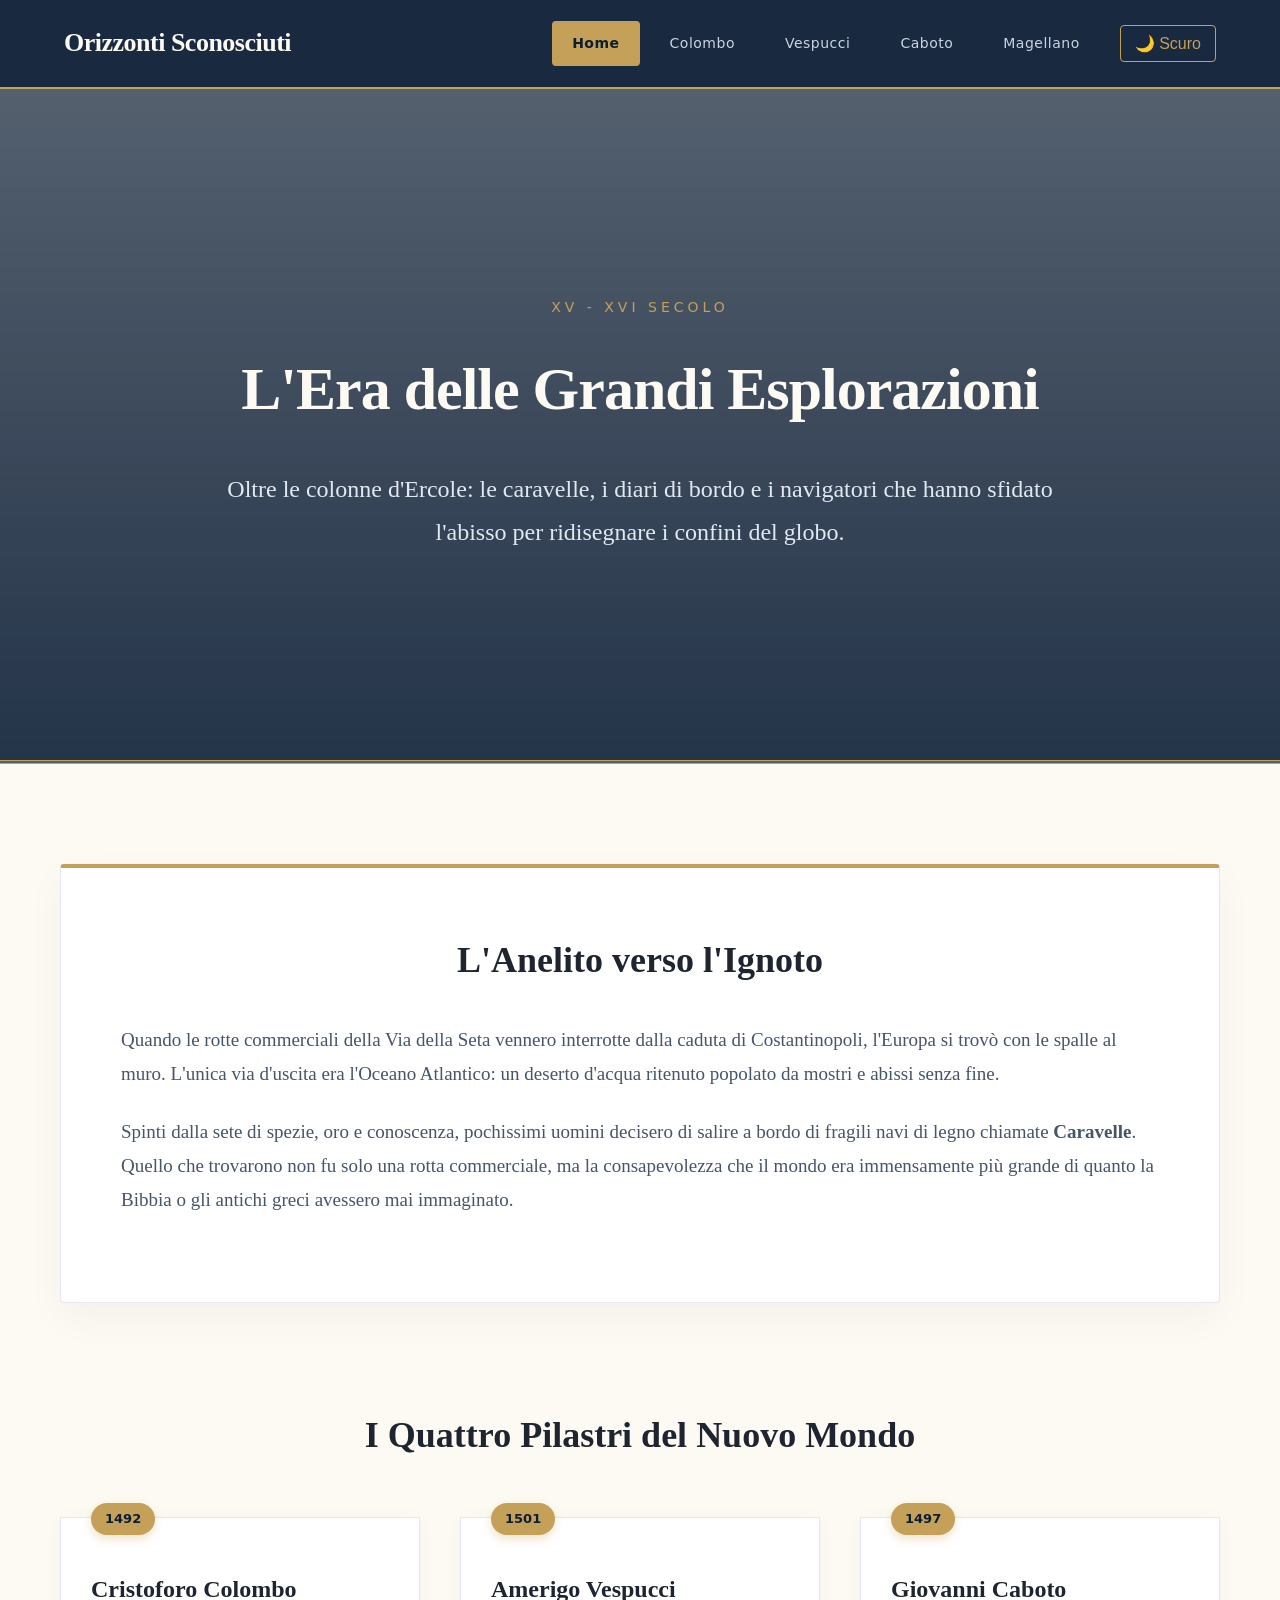
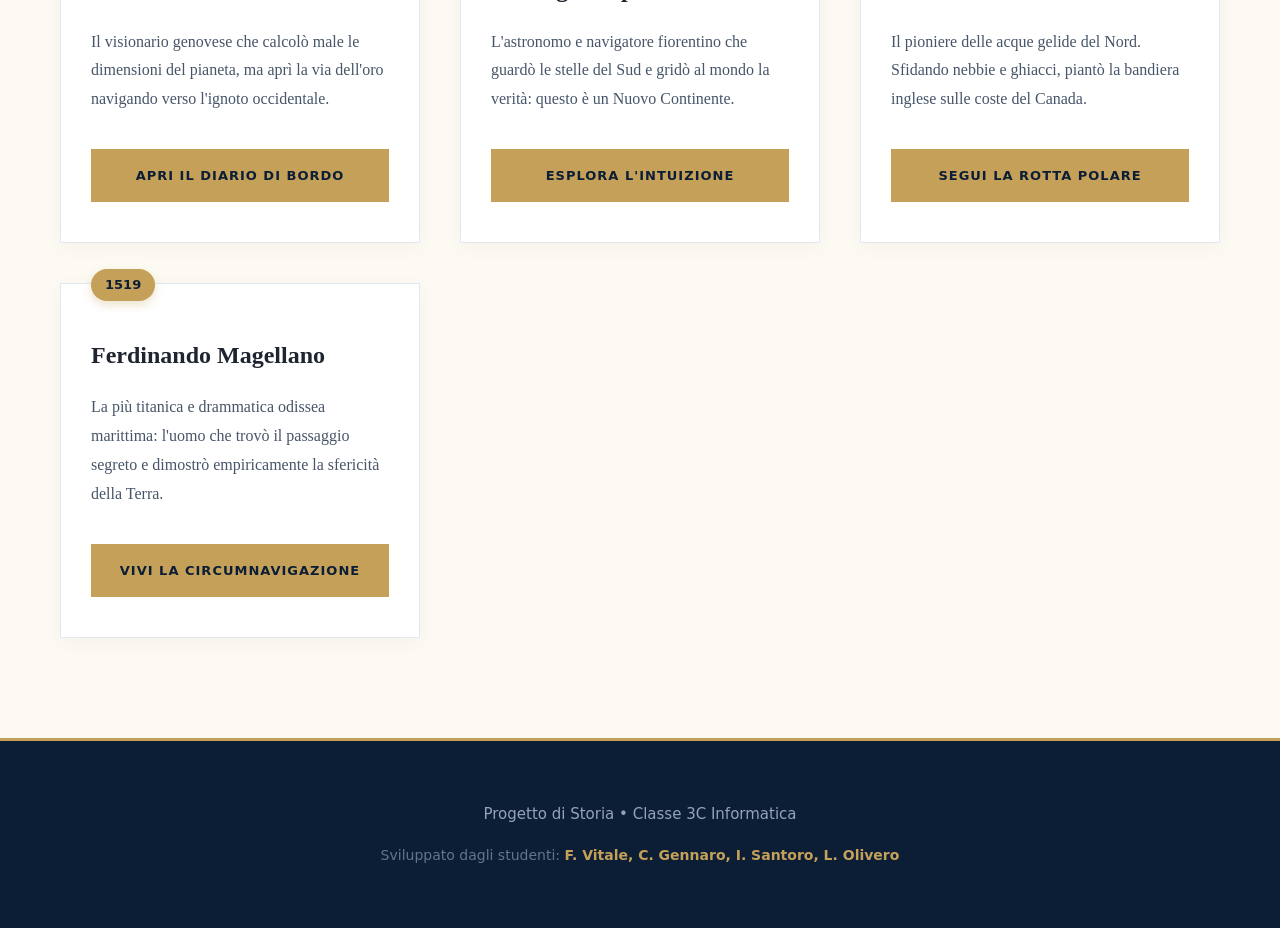
==== commit 5f2fa4b0: "nomi" ====
--- a/index.html
+++ b/index.html
@@ -87,7 +87,7 @@
 
     <footer>
         <p>Progetto di Storia &bull; Classe 3C Informatica</p>
-        <p class="credits">Sviluppato dai Cartografi: <span>F. Vitale, C. Gennaro, I. Santoro, L. Olivero</span></p>
+        <p class="credits">Sviluppato dagli studenti: <span>F. Vitale, C. Gennaro, I. Santoro, L. Olivero</span></p>
     </footer>
 
     <button id="backToTop" title="Torna in alto">&#9875;</button>
--- a/style.css
+++ b/style.css
@@ -1,71 +1,164 @@
-/* --- RESET ARCHITETTURALE DI BASE --- */
+/* --- TAVOLOZZA COLORI STORICA VARIABILE --- */
+:root {
+    /* Tema Chiaro (Premium Heritage) */
+    --bg-page: #fcfaf2;         /* Carta/Avorio antico */
+    --bg-card: #ffffff;         /* Bianco puro per stacco */
+    --text-main: #1e2530;       /* Antracite morbido */
+    --text-muted: #475569;      /* Grigio ardesia */
+    --text-hero: #e2e8f0;
+    --navy-imperial: #0c1e36;   /* Blu Oltremare degli oceani */
+    --gold-ancient: #c5a059;    /* Oro antico / Ottone dei sestanti */
+    --shadow: rgba(12, 30, 54, 0.04);
+    --shadow-hover: rgba(12, 30, 54, 0.15);
+    --border-color: #e2e8f0;
+    --box-info-bg: #fbf7ec;
+}
+
+[data-theme="dark"] {
+    /* Tema Scuro (Abisso Oceanico Noctis) */
+    --bg-page: #07111e;         /* Blu notte profondo quasi nero */
+    --bg-card: #0c1e36;         /* Il blu oltremare diventa lo sfondo delle card */
+    --text-main: #fcfaf2;       /* Il testo diventa avorio */
+    --text-muted: #cbd5e1;      /* Grigio chiaro */
+    --text-hero: #e2e8f0;
+    --navy-imperial: #07111e;   /* Inversione sui contrasti dei menu */
+    --gold-ancient: #e5c17d;    /* Un oro leggermente più luminoso per risaltare sullo scuro */
+    --shadow: rgba(0, 0, 0, 0.4);
+    --shadow-hover: rgba(197, 160, 89, 0.15);
+    --border-color: #1e293b;
+    --box-info-bg: #112237;
+}
+
 * {
     margin: 0;
     padding: 0;
     box-sizing: border-box;
+    transition: background-color 0.4s ease, color 0.4s ease, border-color 0.4s ease, box-shadow 0.4s ease;
 }
 
 html {
     scroll-behavior: smooth;
-    scroll-padding-top: 90px;
+    scroll-padding-top: 100px;
 }
 
 body {
-    font-family: system-ui, -apple-system, BlinkMacSystemFont, 'Segoe UI', Roboto, sans-serif;
-    background-color: #f8fafc;
-    color: #1e293b;
+    font-family: 'Georgia', Garamond, serif;
+    background-color: var(--bg-page);
+    color: var(--text-main);
     overflow-x: hidden;
-    line-height: 1.6;
-}
-
-/* --- HEADER GLASSMORPHISM (STILE APPLE) --- */
+    line-height: 1.8;
+}
+
+/* --- CINEMATIC SCREEN LOADER --- */
+#loader {
+    position: fixed;
+    top: 0; left: 0; width: 100%; height: 100%;
+    background-color: #0c1e36;
+    z-index: 9999;
+    display: flex;
+    flex-direction: column;
+    justify-content: center;
+    align-items: center;
+    color: #c5a059;
+    transition: opacity 0.6s ease, visibility 0.6s;
+}
+
+.bussola-loader {
+    width: 60px;
+    height: 60px;
+    border: 4px dashed #c5a059;
+    border-radius: 50%;
+    animation: ruota 3s linear infinite;
+    margin-bottom: 20px;
+}
+
+@keyframes ruota {
+    from { transform: rotate(0deg); }
+    to { transform: rotate(360deg); }
+}
+
+#loader p {
+    font-family: system-ui, sans-serif;
+    font-size: 14px;
+    letter-spacing: 2px;
+    text-transform: uppercase;
+}
+
+/* --- NAVIGAZIONE IMPERIALE --- */
 header {
-    background-color: rgba(15, 23, 42, 0.9);
-    backdrop-filter: blur(12px);
-    -webkit-backdrop-filter: blur(12px);
+    background-color: rgba(12, 30, 54, 0.95);
+    backdrop-filter: blur(10px);
+    -webkit-backdrop-filter: blur(10px);
     display: flex;
     justify-content: space-between;
     align-items: center;
-    padding: 18px 5%;
+    padding: 20px 5%;
     position: sticky;
     top: 0;
     z-index: 1000;
-    border-bottom: 1px solid rgba(255, 255, 255, 0.1);
+    border-bottom: 2px solid var(--gold-ancient);
 }
 
 .logo h1 {
-    color: #f8fafc;
-    font-size: 24px;
-    font-weight: 800;
+    color: #fcfaf2;
+    font-family: 'Georgia', serif;
+    font-size: 26px;
+    font-weight: 900;
     letter-spacing: -0.5px;
 }
 
 nav {
     display: flex;
-    gap: 8px;
+    gap: 10px;
+    align-items: center;
 }
 
 nav a {
     color: #cbd5e1;
     text-decoration: none;
-    padding: 8px 16px;
-    border-radius: 6px;
+    padding: 10px 20px;
+    border-radius: 4px;
+    font-family: system-ui, sans-serif;
     font-weight: 500;
     font-size: 14px;
-    transition: all 0.25s ease;
+    letter-spacing: 0.5px;
+    transition: all 0.3s ease;
 }
 
 nav a:hover, nav a.active {
-    background-color: rgba(255, 255, 255, 0.15);
-    color: #ffffff;
-}
-
-/* --- CINEMATIC HERO SECTION --- */
+    background-color: var(--gold-ancient);
+    color: #0c1e36;
+    font-weight: 600;
+}
+
+/* --- INTERRUTTORE TEMA INIETTATO DA JS --- */
+.theme-toggle-btn {
+    background: none;
+    border: 1px solid var(--gold-ancient);
+    color: var(--gold-ancient);
+    padding: 8px 14px;
+    cursor: pointer;
+    border-radius: 4px;
+    font-size: 16px;
+    display: flex;
+    align-items: center;
+    justify-content: center;
+    transition: all 0.3s ease;
+    margin-left: 10px;
+}
+
+.theme-toggle-btn:hover {
+    background-color: var(--gold-ancient);
+    color: #0c1e36;
+    transform: scale(1.05);
+}
+
+/* --- BANNER PRINCIPALE ED EDITORIALE --- */
 .hero {
-    height: 65vh;
-    min-height: 450px;
-    background-image: linear-gradient(rgba(15, 23, 42, 0.65), rgba(15, 23, 42, 0.85)),
-        url("https://images.unsplash.com/photo-1521295121783-8a321d551ad2?q=80&w=1600&auto=format&fit=crop");
+    height: 75vh;
+    min-height: 500px;
+    background-image: linear-gradient(rgba(12, 30, 54, 0.7), rgba(12, 30, 54, 0.9)),
+        url("https://images.unsplash.com/photo-1521295121783-8a321d551ad2?q=80&w=1600");
     background-size: cover;
     background-position: center;
     display: flex;
@@ -73,180 +166,206 @@
     align-items: center;
     text-align: center;
     padding: 0 20px;
-}
-
-.hero-text {
-    max-width: 800px;
+    border-bottom: 4px double var(--gold-ancient);
+}
+
+.hero-text { max-width: 850px; }
+
+.hero .subtitle {
+    display: block;
+    color: var(--gold-ancient);
+    font-family: system-ui, sans-serif;
+    text-transform: uppercase;
+    letter-spacing: 4px;
+    font-size: 14px;
+    margin-bottom: 15px;
 }
 
 .hero h2 {
-    color: #ffffff;
-    font-size: clamp(32px, 5vw, 54px);
+    color: #fcfaf2;
+    font-size: clamp(36px, 6vw, 60px);
     font-weight: 800;
-    margin-bottom: 20px;
+    margin-bottom: 25px;
     letter-spacing: -1px;
 }
 
 .hero p {
-    color: #e2e8f0;
-    font-size: clamp(16px, 2vw, 22px);
+    color: var(--text-hero);
+    font-size: clamp(18px, 2vw, 24px);
     font-weight: 300;
 }
 
-/* --- CONTENUTI PRINCIPALI --- */
+/* --- GRIGLIA E CONTENITORI --- */
 main {
     max-width: 1200px;
     margin: 0 auto;
-    padding: 80px 20px;
+    padding: 100px 20px;
 }
 
 .introduzione {
-    background: #ffffff;
-    padding: 50px;
-    border-radius: 20px;
-    box-shadow: 0 10px 30px rgba(0,0,0,0.02);
-    border: 1px solid #e2e8f0;
-    margin-bottom: 90px;
+    background: var(--bg-card);
+    padding: 60px;
+    border-radius: 4px;
+    box-shadow: 0 15px 40px var(--shadow);
+    border: 1px solid var(--border-color);
+    border-top: 4px solid var(--gold-ancient);
+    margin-bottom: 100px;
 }
 
 .introduzione h2, .argomenti h2 {
-    color: #0f172a;
-    font-size: 32px;
+    color: var(--text-main);
+    font-size: 36px;
     font-weight: 700;
+    margin-bottom: 30px;
+    text-align: center;
+}
+
+.introduzione p {
+    font-size: 19px;
+    color: var(--text-muted);
     margin-bottom: 24px;
-    letter-spacing: -0.5px;
-}
-
-.introduzione p {
-    font-size: 18px;
-    color: #475569;
-    margin-bottom: 20px;
-}
-
-.introduzione p:last-child {
-    margin-bottom: 0;
-}
-
-/* --- LE SMART CARDS --- */
+}
+
+.text-center { text-align: center; }
+
+/* --- LE AFFASCINANTI CARD STORICHE --- */
 .contenitore-card {
     display: grid;
-    grid-template-columns: repeat(auto-fit, minmax(260px, 1fr));
-    gap: 30px;
-    margin-top: 30px;
+    grid-template-columns: repeat(auto-fit, minmax(280px, 1fr));
+    gap: 40px;
+    margin-top: 50px;
 }
 
 .card {
-    background: #ffffff;
-    border-radius: 20px;
-    border: 1px solid #e2e8f0;
-    padding: 35px;
+    background: var(--bg-card);
+    border: 1px solid var(--border-color);
+    padding: 40px 30px;
+    position: relative;
     display: flex;
     flex-direction: column;
     justify-content: space-between;
-    box-shadow: 0 4px 6px -1px rgba(0, 0, 0, 0.01);
-    transition: transform 0.4s cubic-bezier(0.175, 0.885, 0.32, 1.275), box-shadow 0.3s ease;
+    box-shadow: 0 4px 20px var(--shadow);
+    transition: all 0.4s cubic-bezier(0.165, 0.84, 0.44, 1), background-color 0.4s ease, border-color 0.4s ease;
+}
+
+.card-badge {
+    position: absolute;
+    top: -15px; left: 30px;
+    background-color: var(--gold-ancient);
+    color: #0c1e36;
+    font-family: system-ui, sans-serif;
+    font-weight: 700;
+    padding: 4px 14px;
+    font-size: 13px;
+    border-radius: 20px;
+    box-shadow: 0 4px 10px rgba(197,160,89,0.3);
 }
 
 .card:hover {
-    transform: translateY(-10px);
-    box-shadow: 0 25px 40px -10px rgba(15, 23, 42, 0.12);
+    transform: translateY(-8px);
+    border-color: var(--gold-ancient);
+    box-shadow: 0 30px 50px var(--shadow-hover);
 }
 
 .card h3 {
-    color: #0f172a;
-    font-size: 22px;
-    margin-bottom: 14px;
-    font-weight: 700;
+    color: var(--text-main);
+    font-size: 24px;
+    margin-bottom: 16px;
+    margin-top: 10px;
 }
 
 .card p {
-    color: #64748b;
-    font-size: 15px;
-    margin-bottom: 30px;
+    color: var(--text-muted);
+    font-size: 16px;
+    margin-bottom: 35px;
 }
 
 .btn {
     display: block;
     text-align: center;
-    background-color: #0f172a;
-    color: #ffffff;
+    background-color: var(--gold-ancient);
+    color: #0c1e36;
     text-decoration: none;
-    padding: 12px 24px;
-    border-radius: 10px;
+    padding: 14px 24px;
+    font-family: system-ui, sans-serif;
     font-weight: 600;
-    font-size: 14px;
-    transition: background-color 0.2s ease;
+    font-size: 13px;
+    text-transform: uppercase;
+    letter-spacing: 1px;
+    border: 1px solid var(--gold-ancient);
+    transition: all 0.3s ease;
 }
 
 .btn:hover {
-    background-color: #1e293b;
-}
-
-/* --- PIE DI PAGINA STILIZZATO --- */
+    background-color: transparent;
+    color: var(--gold-ancient);
+}
+
+/* --- FOOTER REGALE --- */
 footer {
-    background-color: #0f172a;
-    color: #64748b;
+    background-color: #0c1e36;
+    color: #94a3b8;
     text-align: center;
-    padding: 50px 20px;
-    border-top: 1px solid #1e293b;
+    padding: 60px 20px;
+    border-top: 3px solid var(--gold-ancient);
 }
 
 footer p {
+    font-family: system-ui, sans-serif;
     font-size: 15px;
-    font-weight: 500;
     color: #94a3b8;
 }
 
 footer .credits {
-    margin-top: 12px;
+    margin-top: 15px;
     font-size: 14px;
     color: #64748b;
 }
 
 footer .credits span {
-    color: #f1f5f9;
+    color: var(--gold-ancient);
     font-weight: 600;
 }
 
-/* --- PULSANTE TORNA SU (BACK TO TOP) --- */
+/* --- TIMONE / ANCORA DI RITORNO IN ALTO --- */
 #backToTop {
     display: none;
     position: fixed;
-    bottom: 30px;
-    right: 30px;
+    bottom: 40px; right: 40px;
     z-index: 99;
-    background-color: #0f172a;
-    color: white;
-    border: 1px solid #334155;
-    width: 48px;
-    height: 48px;
+    background-color: var(--gold-ancient);
+    color: #0c1e36;
+    border: none;
+    width: 52px; height: 52px;
     border-radius: 50%;
-    font-size: 20px;
+    font-size: 24px;
     cursor: pointer;
-    transition: all 0.25s ease;
-    box-shadow: 0 4px 15px rgba(0,0,0,0.2);
+    transition: all 0.3s ease;
+    box-shadow: 0 4px 20px rgba(0,0,0,0.2);
 }
 
 #backToTop:hover {
-    background-color: #1e293b;
-    transform: translateY(-4px);
-}
-
-/* --- CONFIGURAZIONI ANIMAZIONI JS --- */
+    background-color: #0c1e36;
+    color: var(--gold-ancient);
+    transform: translateY(-5px) rotate(45deg);
+    border: 1px solid var(--gold-ancient);
+}
+
+/* --- ANIMAZIONI JAVASCRIPT ANIMATE-REVEAL --- */
 .animate-fade {
-    animation: fadeIn 0.8s ease forwards;
+    animation: fadeIn 1s cubic-bezier(0.215, 0.610, 0.355, 1) forwards;
 }
 
 @keyframes fadeIn {
-    from { opacity: 0; transform: translateY(15px); }
+    from { opacity: 0; transform: translateY(20px); }
     to { opacity: 1; transform: translateY(0); }
 }
 
 .scroll-reveal {
     opacity: 0;
-    transform: translateY(40px);
-    filter: blur(4px);
-    transition: opacity 0.8s ease, transform 0.8s ease, filter 0.8s ease;
+    transform: translateY(50px);
+    filter: blur(5px);
+    transition: opacity 1s cubic-bezier(0.215, 0.610, 0.355, 1), transform 1s cubic-bezier(0.215, 0.610, 0.355, 1), filter 1s ease;
 }
 
 .scroll-reveal.revealed {
@@ -255,18 +374,9 @@
     filter: blur(0);
 }
 
-/* --- RESPONSIVE OPTIMIZATION --- */
 @media (max-width: 768px) {
-    header {
-        flex-direction: column;
-        gap: 15px;
-        padding: 20px;
-    }
-    nav {
-        flex-wrap: wrap;
-        justify-content: center;
-    }
-    .introduzione {
-        padding: 30px;
-    }
-}
+    header { flex-direction: column; gap: 20px; }
+    nav { flex-wrap: wrap; justify-content: center; }
+    .introduzione { padding: 35px 20px; }
+    .theme-toggle-btn { margin-left: 0; margin-top: 10px; }
+}
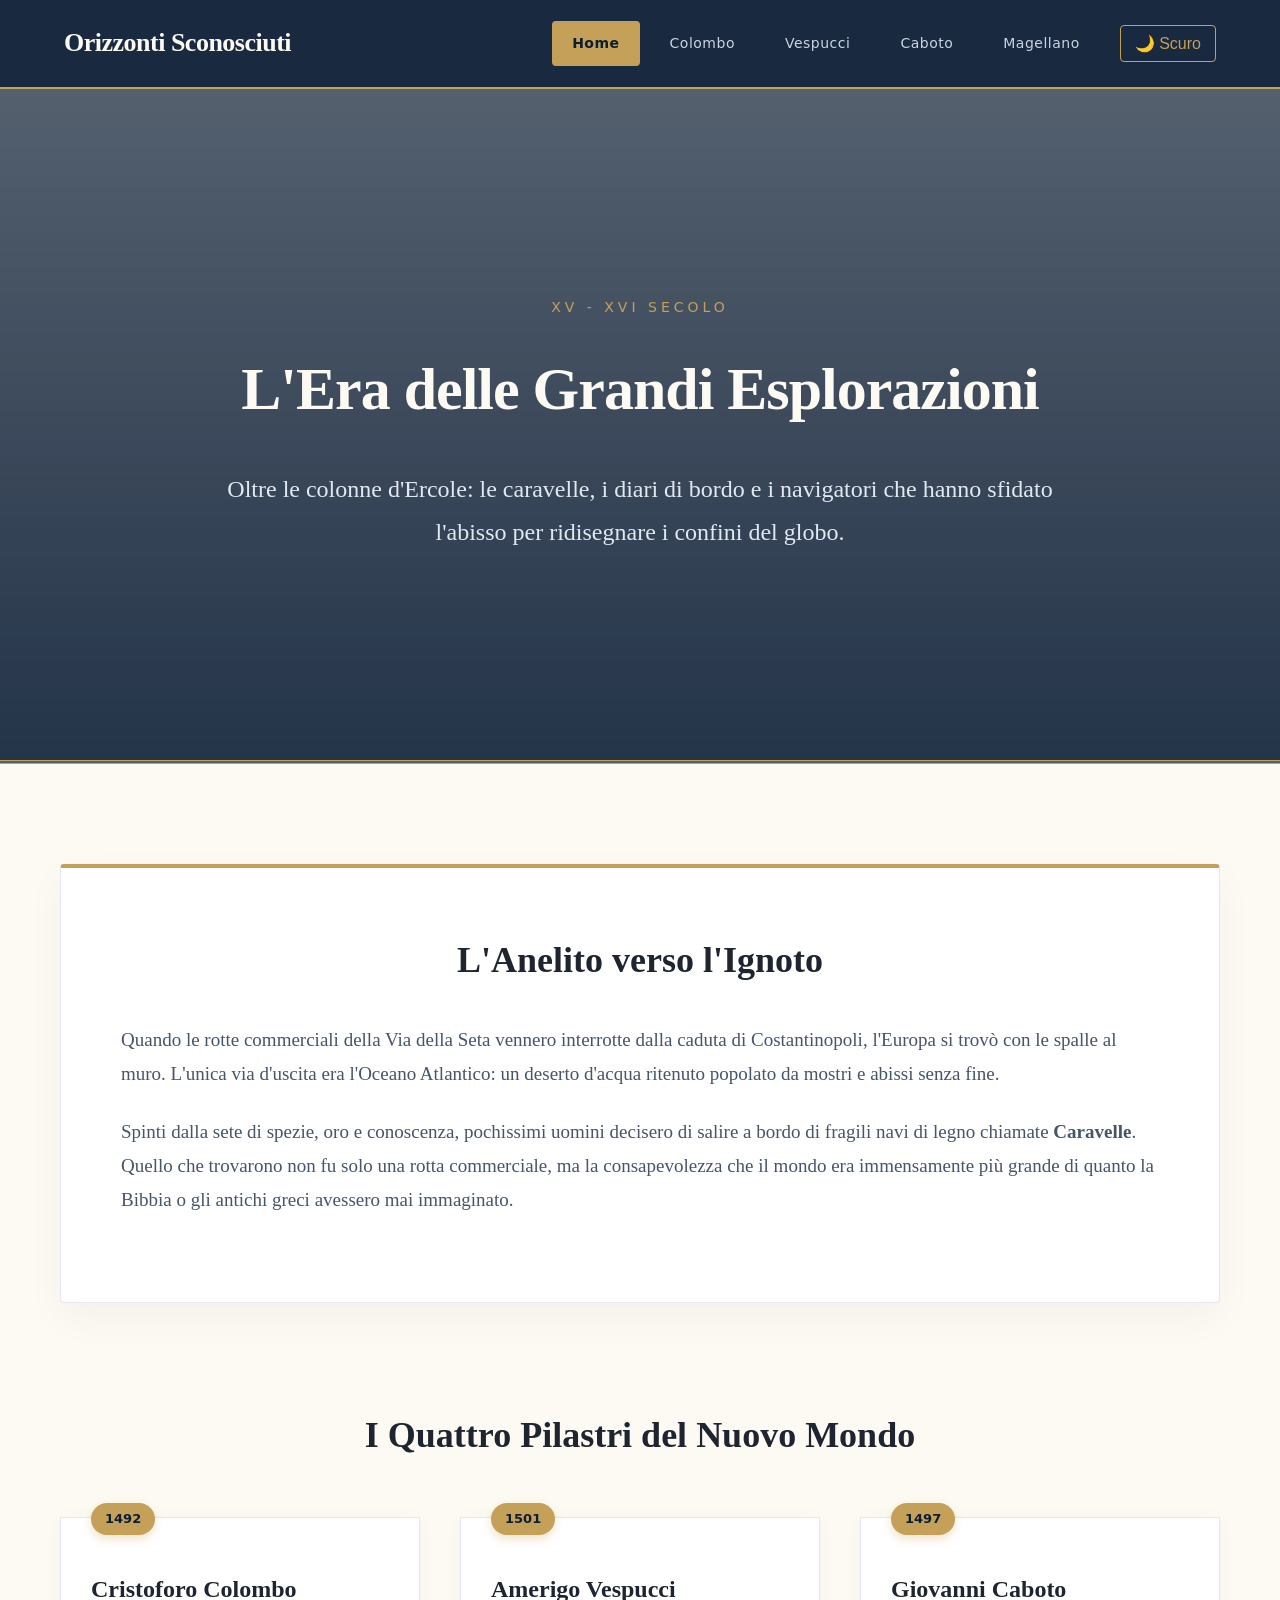
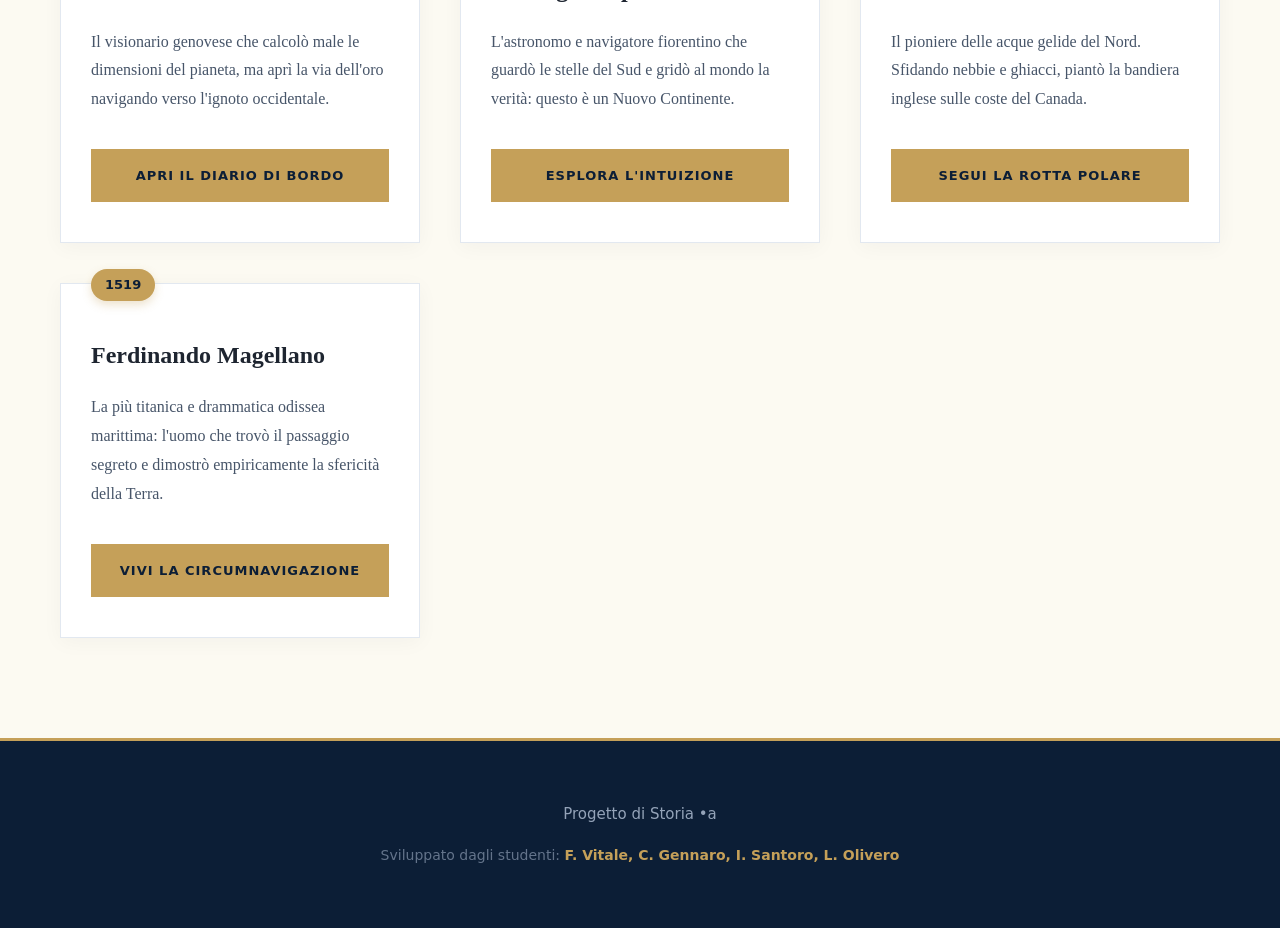
==== commit d817c7f3: "Update index.html" ====
--- a/index.html
+++ b/index.html
@@ -86,7 +86,7 @@
     </main>
 
     <footer>
-        <p>Progetto di Storia &bull; Classe 3C Informatica</p>
+        <p>Progetto di Storia &bull;a</p>
         <p class="credits">Sviluppato dagli studenti: <span>F. Vitale, C. Gennaro, I. Santoro, L. Olivero</span></p>
     </footer>
 
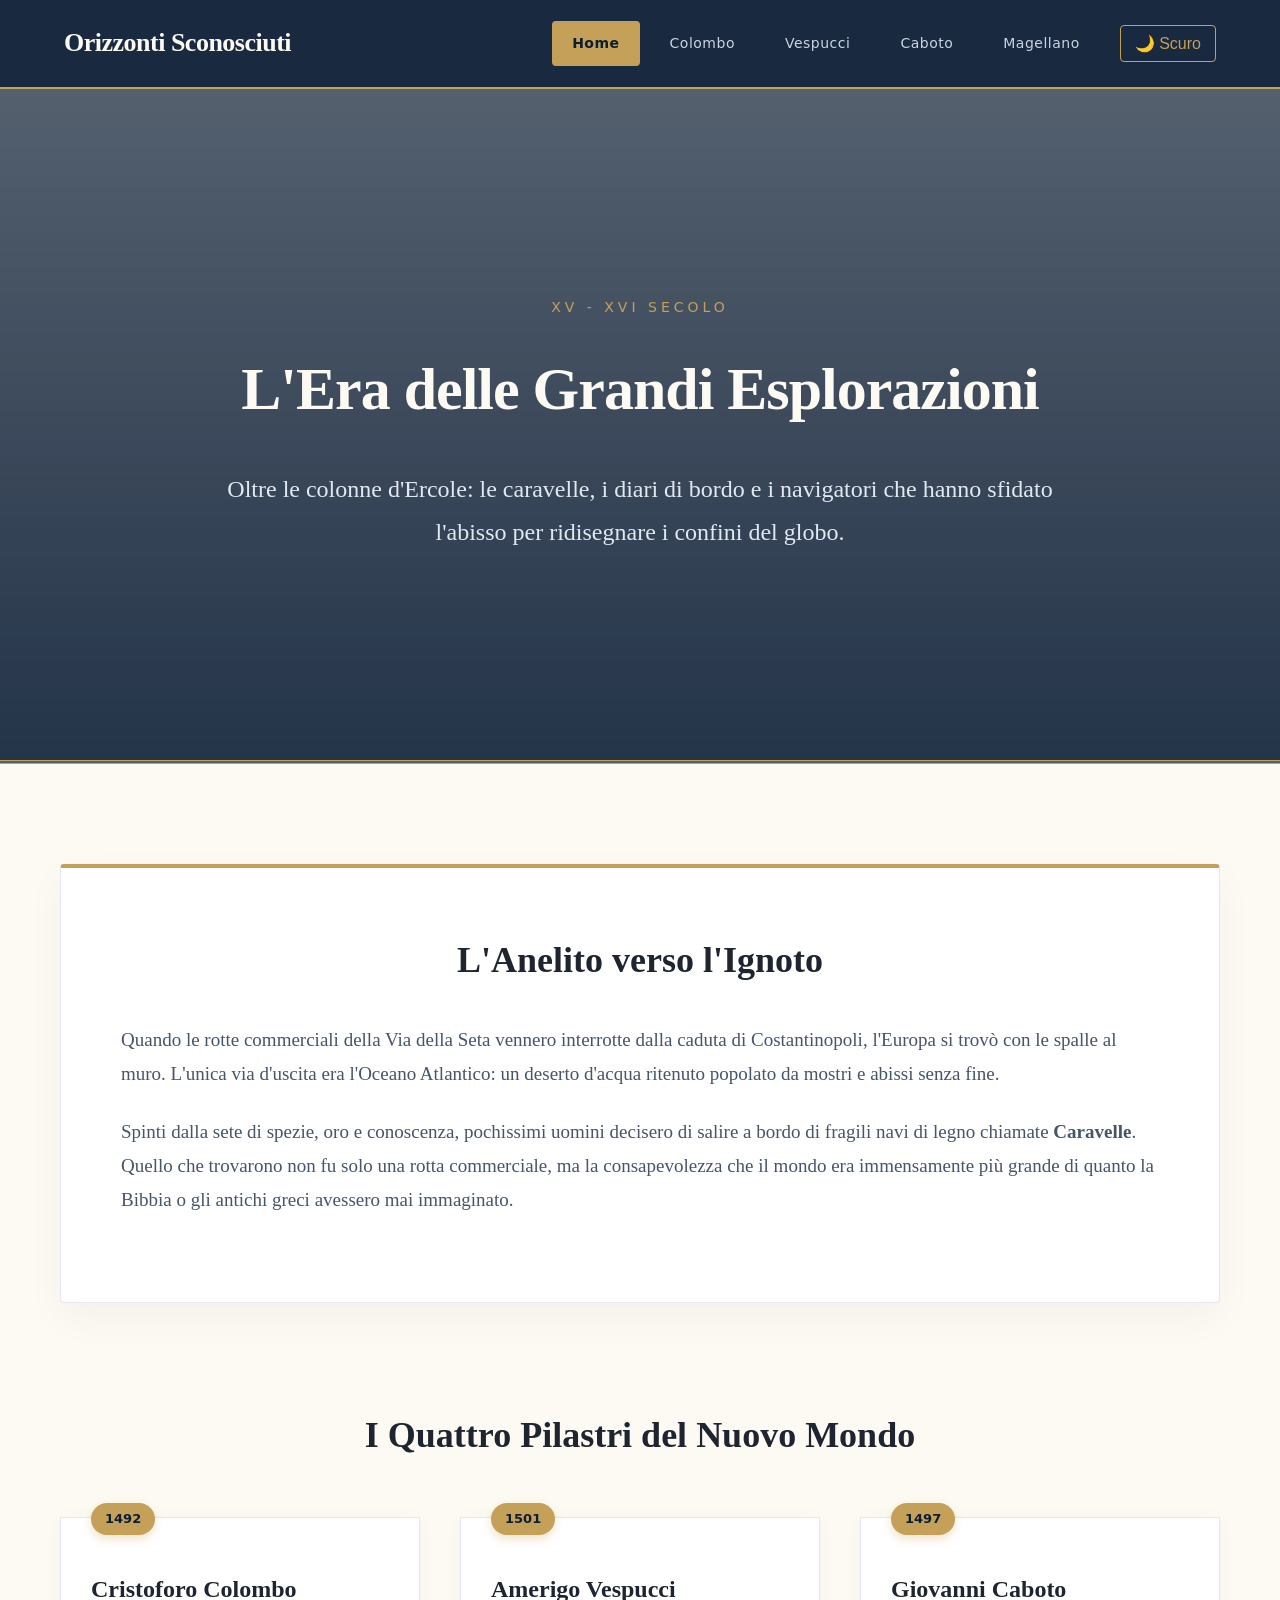
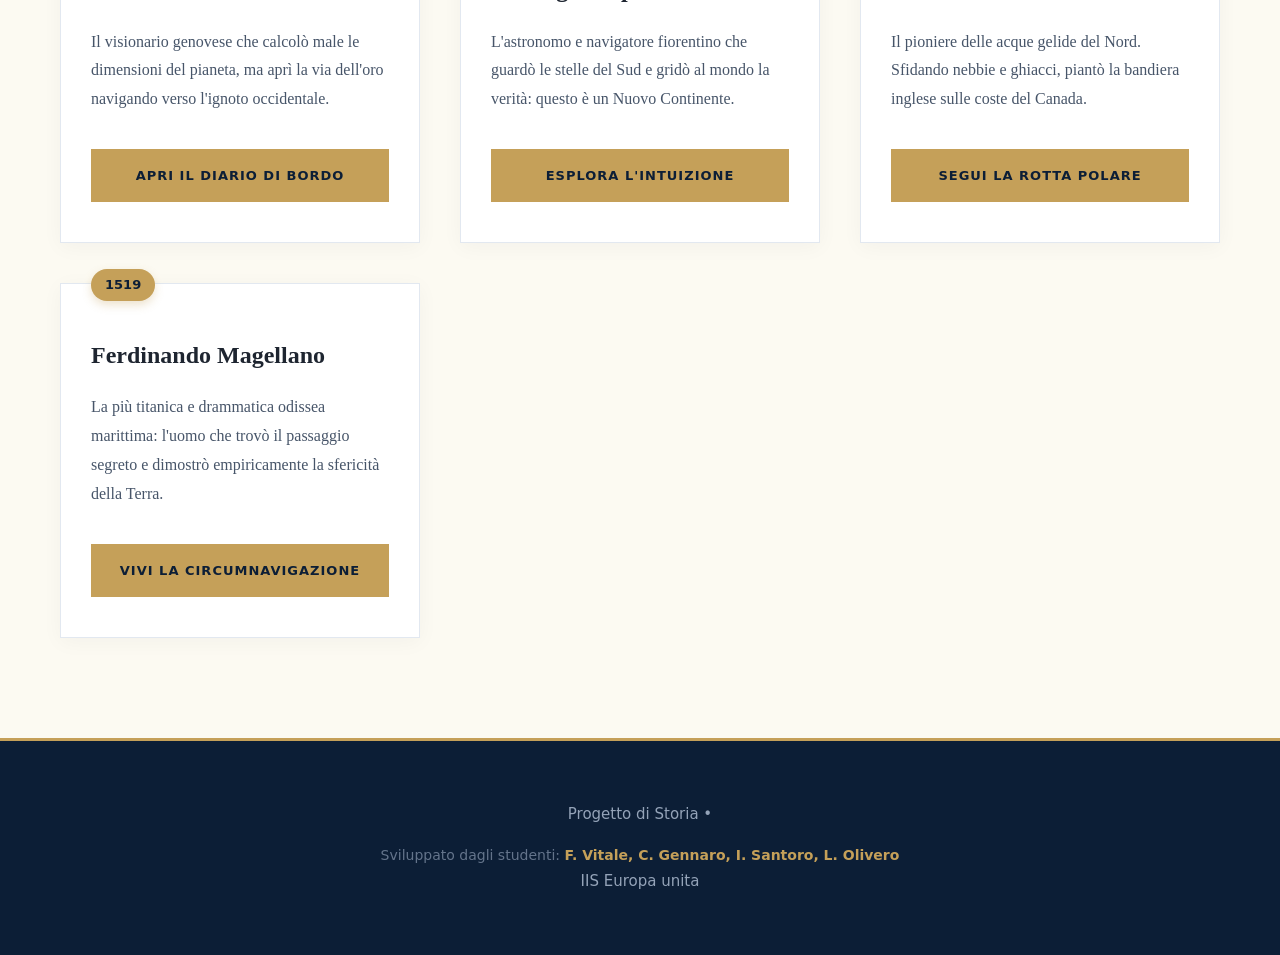
==== commit 8ed00b97: "Add "IIS Europa unita" credit to footers and update date range for Caboto" ====
--- a/index.html
+++ b/index.html
@@ -7,7 +7,7 @@
     <link rel="stylesheet" href="style.css">
 </head>
 <body>
-
+<!-- loader-->
     <div id="loader">
         <div class="bussola-loader"></div>
         <p>Disegnando le rotte del Nuovo Mondo...</p>
@@ -17,6 +17,7 @@
         <div class="logo">
             <h1>Orizzonti Sconosciuti</h1>
         </div>
+       <!-- struttur navbar-->
         <nav>
             <a href="index.html" class="active">Home</a>
             <a href="colombo.html">Colombo</a>
@@ -25,7 +26,7 @@
             <a href="magellano.html">Magellano</a>
         </nav>
     </header>
-
+<!-- classe hero-->
     <section class="hero animate-fade">
         <div class="hero-text">
             <span class="subtitle">XV - XVI Secolo</span>
@@ -35,6 +36,7 @@
     </section>
 
     <main>
+       <!-- divisione card-->
         <section class="introduzione scroll-reveal">
             <h2>L'Anelito verso l'Ignoto</h2>
             <p>Quando le rotte commerciali della Via della Seta vennero interrotte dalla caduta di Costantinopoli, l'Europa si trovò con le spalle al muro. L'unica via d'uscita era l'Oceano Atlantico: un deserto d'acqua ritenuto popolato da mostri e abissi senza fine.</p>
@@ -84,10 +86,11 @@
             </div>
         </section>
     </main>
-
+<!-- struttura foote-->
     <footer>
-        <p>Progetto di Storia &bull;a</p>
+        <p>Progetto di Storia &bull;</p>
         <p class="credits">Sviluppato dagli studenti: <span>F. Vitale, C. Gennaro, I. Santoro, L. Olivero</span></p>
+        <p> IIS Europa unita </p>
     </footer>
 
     <button id="backToTop" title="Torna in alto">&#9875;</button>
--- a/style.css
+++ b/style.css
@@ -1,13 +1,13 @@
 /* --- TAVOLOZZA COLORI STORICA VARIABILE --- */
 :root {
     /* Tema Chiaro (Premium Heritage) */
-    --bg-page: #fcfaf2;         /* Carta/Avorio antico */
-    --bg-card: #ffffff;         /* Bianco puro per stacco */
-    --text-main: #1e2530;       /* Antracite morbido */
-    --text-muted: #475569;      /* Grigio ardesia */
+    --bg-page: #fcfaf2;         
+    --bg-card: #ffffff;         
+    --text-main: #1e2530;       
+    --text-muted: #475569;      
     --text-hero: #e2e8f0;
-    --navy-imperial: #0c1e36;   /* Blu Oltremare degli oceani */
-    --gold-ancient: #c5a059;    /* Oro antico / Ottone dei sestanti */
+    --navy-imperial: #0c1e36;   
+    --gold-ancient: #c5a059;    
     --shadow: rgba(12, 30, 54, 0.04);
     --shadow-hover: rgba(12, 30, 54, 0.15);
     --border-color: #e2e8f0;
@@ -16,13 +16,13 @@
 
 [data-theme="dark"] {
     /* Tema Scuro (Abisso Oceanico Noctis) */
-    --bg-page: #07111e;         /* Blu notte profondo quasi nero */
-    --bg-card: #0c1e36;         /* Il blu oltremare diventa lo sfondo delle card */
-    --text-main: #fcfaf2;       /* Il testo diventa avorio */
-    --text-muted: #cbd5e1;      /* Grigio chiaro */
+    --bg-page: #07111e;         
+    --bg-card: #0c1e36;         
+    --text-main: #fcfaf2;       
+    --text-muted: #cbd5e1;      
     --text-hero: #e2e8f0;
-    --navy-imperial: #07111e;   /* Inversione sui contrasti dei menu */
-    --gold-ancient: #e5c17d;    /* Un oro leggermente più luminoso per risaltare sullo scuro */
+    --navy-imperial: #07111e;   
+    --gold-ancient: #e5c17d;    
     --shadow: rgba(0, 0, 0, 0.4);
     --shadow-hover: rgba(197, 160, 89, 0.15);
     --border-color: #1e293b;
@@ -131,7 +131,7 @@
     font-weight: 600;
 }
 
-/* --- INTERRUTTORE TEMA INIETTATO DA JS --- */
+/* --- INTERRUTTORE TEMA --- */
 .theme-toggle-btn {
     background: none;
     border: 1px solid var(--gold-ancient);
@@ -151,6 +151,42 @@
     background-color: var(--gold-ancient);
     color: #0c1e36;
     transform: scale(1.05);
+}
+
+/* --- STILI PER LA MAPPA DI VESPUCCI --- */
+.mappa-vespucci {
+    background: var(--box-info-bg);
+    padding: 25px;
+    border-radius: 8px;
+    border: 1px solid var(--border-color);
+    box-shadow: 0 10px 30px var(--shadow);
+    margin: 40px 0;
+    text-align: center;
+}
+
+.img-mappa {
+    width: 100%;
+    max-width: 1050px;
+    height: auto;
+    border-radius: 6px;
+    box-shadow: 0 15px 35px var(--shadow-hover);
+    margin-bottom: 20px;
+    transition: transform 0.5s ease, box-shadow 0.5s ease;
+    border: 1px solid var(--gold-ancient);
+}
+
+.img-mappa:hover {
+    transform: scale(1.03);
+    box-shadow: 0 25px 45px rgba(197, 160, 89, 0.25);
+}
+
+.didascalia-mappa {
+    font-style: italic;
+    color: var(--text-muted);
+    font-size: 0.98rem;
+    max-width: 800px;
+    margin: 0 auto;
+    line-height: 1.6;
 }
 
 /* --- BANNER PRINCIPALE ED EDITORIALE --- */
@@ -379,4 +415,8 @@
     nav { flex-wrap: wrap; justify-content: center; }
     .introduzione { padding: 35px 20px; }
     .theme-toggle-btn { margin-left: 0; margin-top: 10px; }
-}
+    .mappa-vespucci {
+        padding: 15px;
+        margin: 30px 0;
+    }
+}
